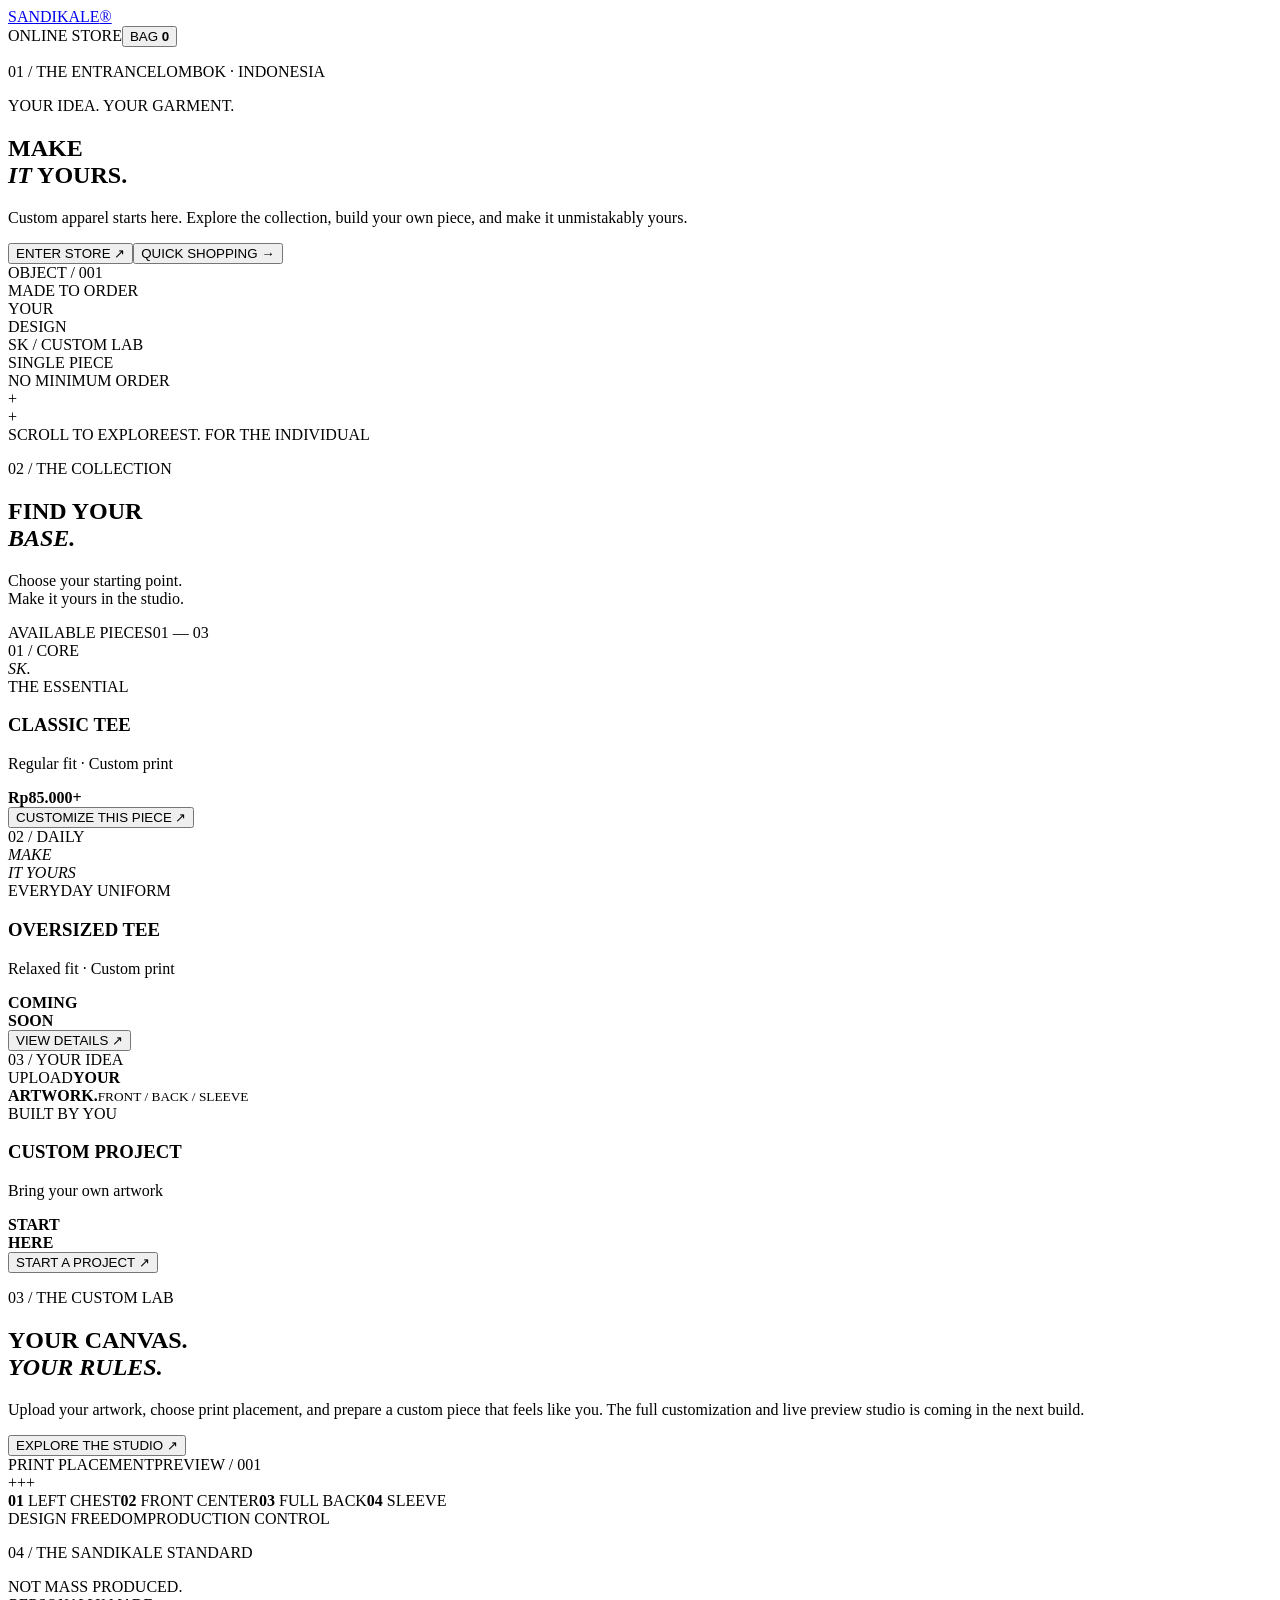
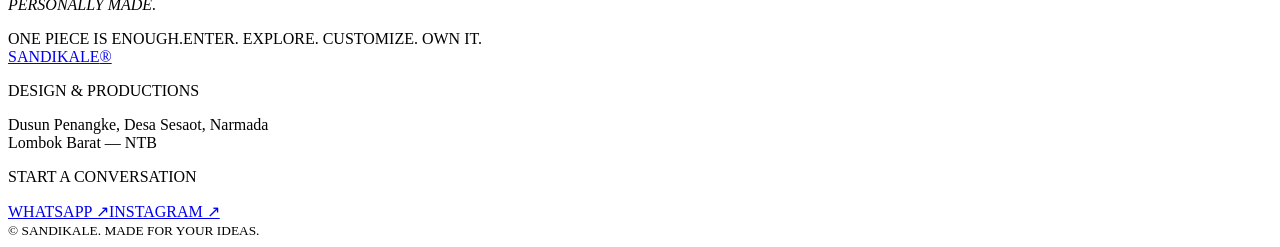
==== index.html @ cb4cb9de "Initialize SANDIKALE STORE MVP: add index.html" ====
<!doctype html>
<html lang="id">
<head>
  <meta charset="utf-8">
  <meta name="viewport" content="width=device-width, initial-scale=1, viewport-fit=cover">
  <meta name="theme-color" content="#111111">
  <meta name="description" content="SANDIKALE STORE — Enter. Explore. Customize. Own It. Custom apparel, made personal.">
  <title>SANDIKALE STORE — Enter. Explore. Customize.</title>
  <link rel="preconnect" href="https://fonts.googleapis.com">
  <link rel="preconnect" href="https://fonts.gstatic.com" crossorigin>
  <link href="https://fonts.googleapis.com/css2?family=Barlow+Condensed:wght@500;600;700;800;900&family=DM+Sans:wght@400;500;600;700&display=swap" rel="stylesheet">
  <link rel="stylesheet" href="styles.css">
</head>
<body>
  <div class="noise" aria-hidden="true"></div>
  <header class="topbar">
    <a class="wordmark" href="#" aria-label="SANDIKALE STORE home">SANDIKALE<span>®</span></a>
    <div class="topbar-right"><span class="live-dot"></span><span>ONLINE STORE</span><button class="bag" id="bagButton" aria-label="Buka keranjang">BAG <b id="bagCount">0</b></button></div>
  </header>

  <main>
    <section class="hero" id="entrance">
      <div class="hero-grid"></div>
      <div class="hero-copy">
        <p class="eyebrow"><span>01 / THE ENTRANCE</span><span>LOMBOK · INDONESIA</span></p>
        <p class="hero-kicker">YOUR IDEA. YOUR GARMENT.</p>
        <h1>MAKE<br><em>IT</em> YOURS<span class="red-dot">.</span></h1>
        <p class="hero-desc">Custom apparel starts here. Explore the collection, build your own piece, and make it unmistakably yours.</p>
        <div class="hero-actions"><button class="btn btn-light" id="enterButton">ENTER STORE <span>↗</span></button><button class="text-button" id="quickButton">QUICK SHOPPING <span>→</span></button></div>
      </div>
      <div class="hero-art" aria-label="Visual kaos custom SANDIKALE">
        <div class="art-label label-top">OBJECT / 001<br>MADE TO ORDER</div>
        <div class="shirt-shadow"></div>
        <div class="shirt">
          <div class="shirt-neck"></div><div class="shirt-print">YOUR<br><span>DESIGN</span></div><div class="shirt-tag">SK / CUSTOM LAB</div>
        </div>
        <div class="art-label label-bottom">SINGLE PIECE<br>NO MINIMUM ORDER</div>
        <div class="crosshair crosshair-a">+</div><div class="crosshair crosshair-b">+</div>
      </div>
      <div class="hero-foot"><span>SCROLL TO EXPLORE</span><span class="scroll-line"></span><span>EST. FOR THE INDIVIDUAL</span></div>
    </section>

    <section class="catalog section-pad" id="catalog">
      <div class="section-head"><div><p class="eyebrow">02 / THE COLLECTION</p><h2>FIND YOUR<br><em>BASE.</em></h2></div><p class="section-note">Choose your starting point.<br>Make it yours in the studio.</p></div>
      <div class="filter-row"><span>AVAILABLE PIECES</span><span>01 — 03</span></div>
      <div class="product-grid">
        <article class="product-card">
          <div class="product-visual visual-black"><span class="product-index">01 / CORE</span><div class="mini-shirt black-shirt"><i>SK.</i></div><span class="visual-caption">THE ESSENTIAL</span></div>
          <div class="product-meta"><div><h3>CLASSIC TEE</h3><p>Regular fit · Custom print</p></div><strong>Rp85.000<span>+</span></strong></div>
          <button class="product-action" data-product="Classic Tee">CUSTOMIZE THIS PIECE <span>↗</span></button>
        </article>
        <article class="product-card">
          <div class="product-visual visual-grey"><span class="product-index">02 / DAILY</span><div class="mini-shirt grey-shirt"><i>MAKE<br>IT YOURS</i></div><span class="visual-caption">EVERYDAY UNIFORM</span></div>
          <div class="product-meta"><div><h3>OVERSIZED TEE</h3><p>Relaxed fit · Custom print</p></div><strong>COMING<br>SOON</strong></div>
          <button class="product-action" data-product="Oversized Tee">VIEW DETAILS <span>↗</span></button>
        </article>
        <article class="product-card">
          <div class="product-visual visual-red"><span class="product-index">03 / YOUR IDEA</span><div class="design-card"><span>UPLOAD</span><b>YOUR<br>ARTWORK.</b><small>FRONT / BACK / SLEEVE</small></div><span class="visual-caption">BUILT BY YOU</span></div>
          <div class="product-meta"><div><h3>CUSTOM PROJECT</h3><p>Bring your own artwork</p></div><strong>START<br>HERE</strong></div>
          <button class="product-action" data-product="Custom Project">START A PROJECT <span>↗</span></button>
        </article>
      </div>
    </section>

    <section class="studio section-pad" id="studio">
      <div class="studio-copy"><p class="eyebrow">03 / THE CUSTOM LAB</p><h2>YOUR CANVAS.<br><em>YOUR RULES.</em></h2><p>Upload your artwork, choose print placement, and prepare a custom piece that feels like you. The full customization and live preview studio is coming in the next build.</p><button class="btn btn-red" id="studioButton">EXPLORE THE STUDIO <span>↗</span></button></div>
      <div class="studio-spec"><div class="spec-top"><span>PRINT PLACEMENT</span><span>PREVIEW / 001</span></div><div class="placement"><div class="placement-shirt"><span class="mark chest">+</span><span class="mark back">+</span><span class="mark sleeve">+</span></div><div class="placement-list"><span><b>01</b> LEFT CHEST</span><span><b>02</b> FRONT CENTER</span><span><b>03</b> FULL BACK</span><span><b>04</b> SLEEVE</span></div></div><div class="spec-bottom"><span>DESIGN FREEDOM</span><span>PRODUCTION CONTROL</span></div></div>
    </section>

    <section class="manifesto section-pad"><p class="eyebrow">04 / THE SANDIKALE STANDARD</p><p class="manifesto-line">NOT MASS PRODUCED.<br><em>PERSONALLY MADE.</em></p><div class="manifesto-bottom"><span>ONE PIECE IS ENOUGH.</span><span>ENTER. EXPLORE. CUSTOMIZE. OWN IT.</span></div></section>
  </main>

  <footer class="footer"><a class="wordmark" href="#">SANDIKALE<span>®</span></a><div><p>DESIGN & PRODUCTIONS</p><p>Dusun Penangke, Desa Sesaot, Narmada<br>Lombok Barat — NTB</p></div><div><p>START A CONVERSATION</p><a href="https://wa.me/6282266412844" target="_blank" rel="noopener">WHATSAPP ↗</a><a href="https://instagram.com/_sandikale" target="_blank" rel="noopener">INSTAGRAM ↗</a></div><small>© <span id="year"></span> SANDIKALE. MADE FOR YOUR IDEAS.</small></footer>

  <div class="toast" id="toast" role="status" aria-live="polite"></div>
  <script src="app.js"></script>
</body>
</html>
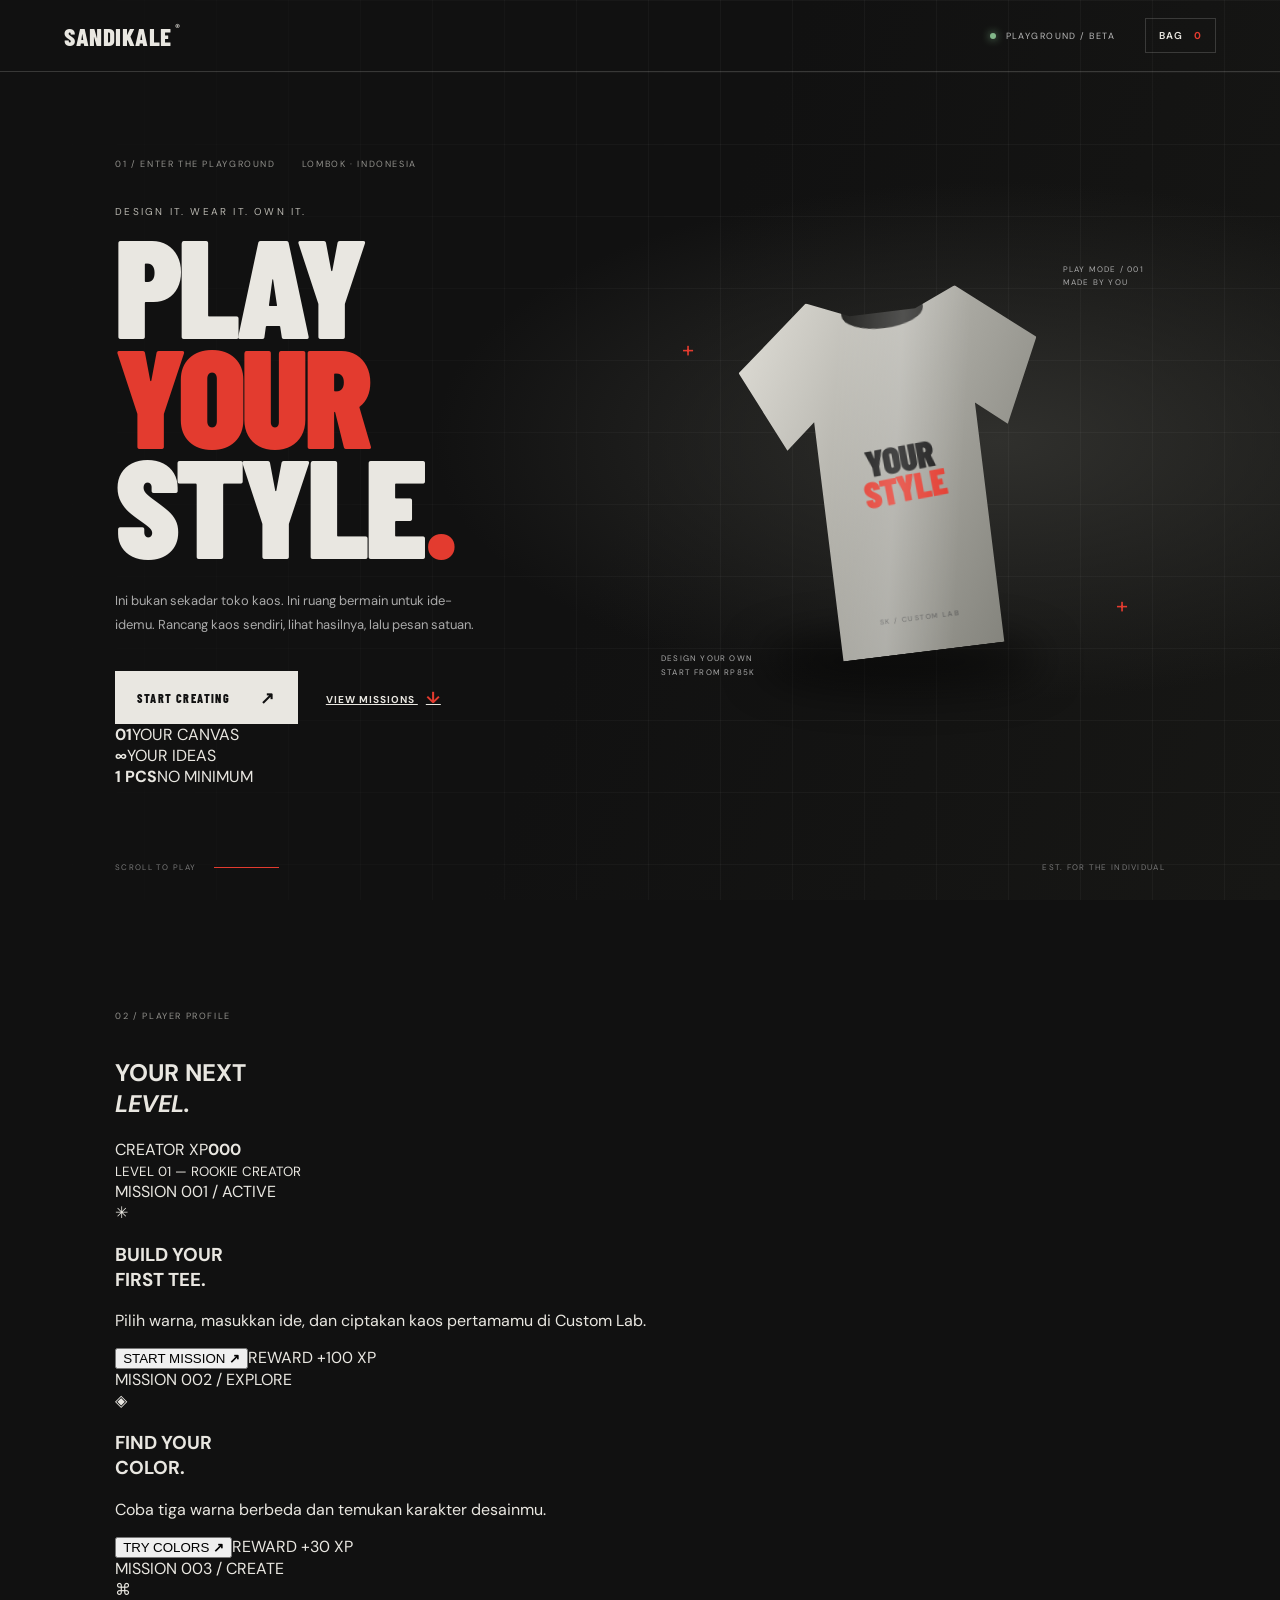
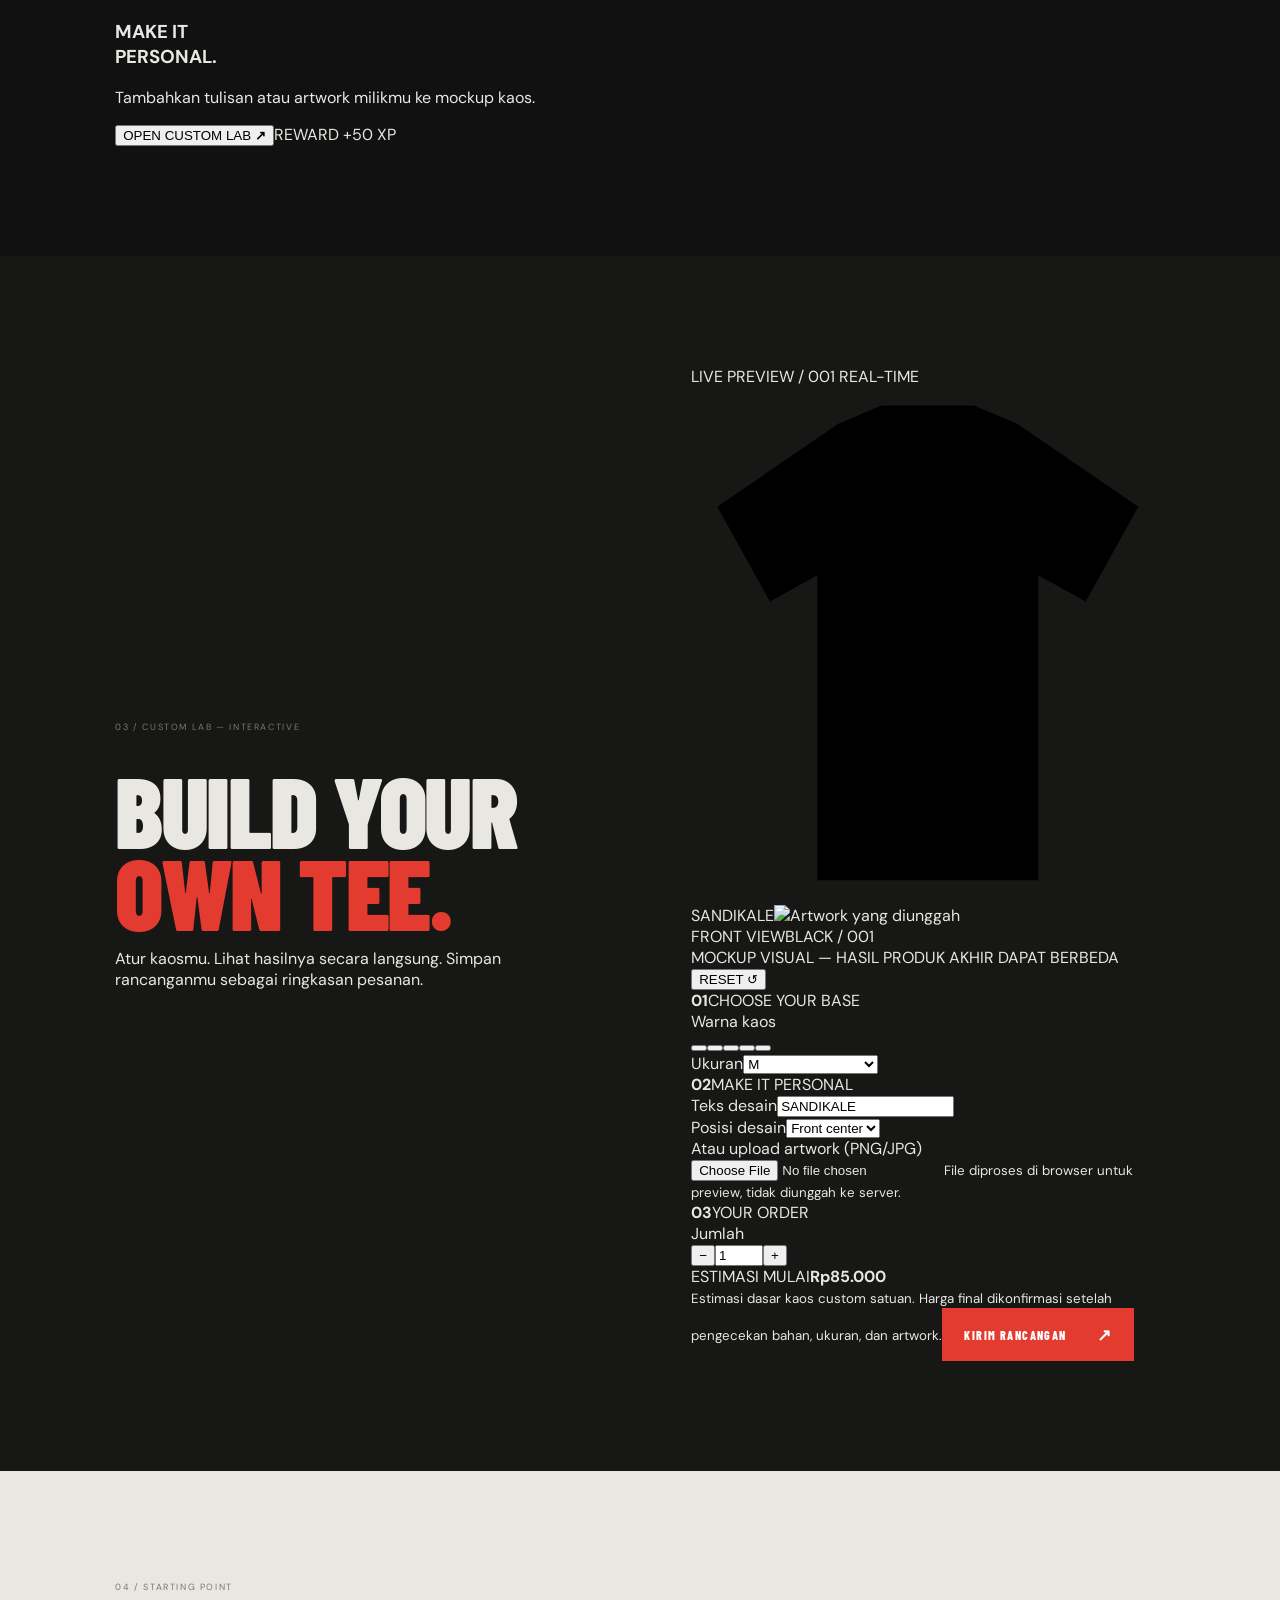
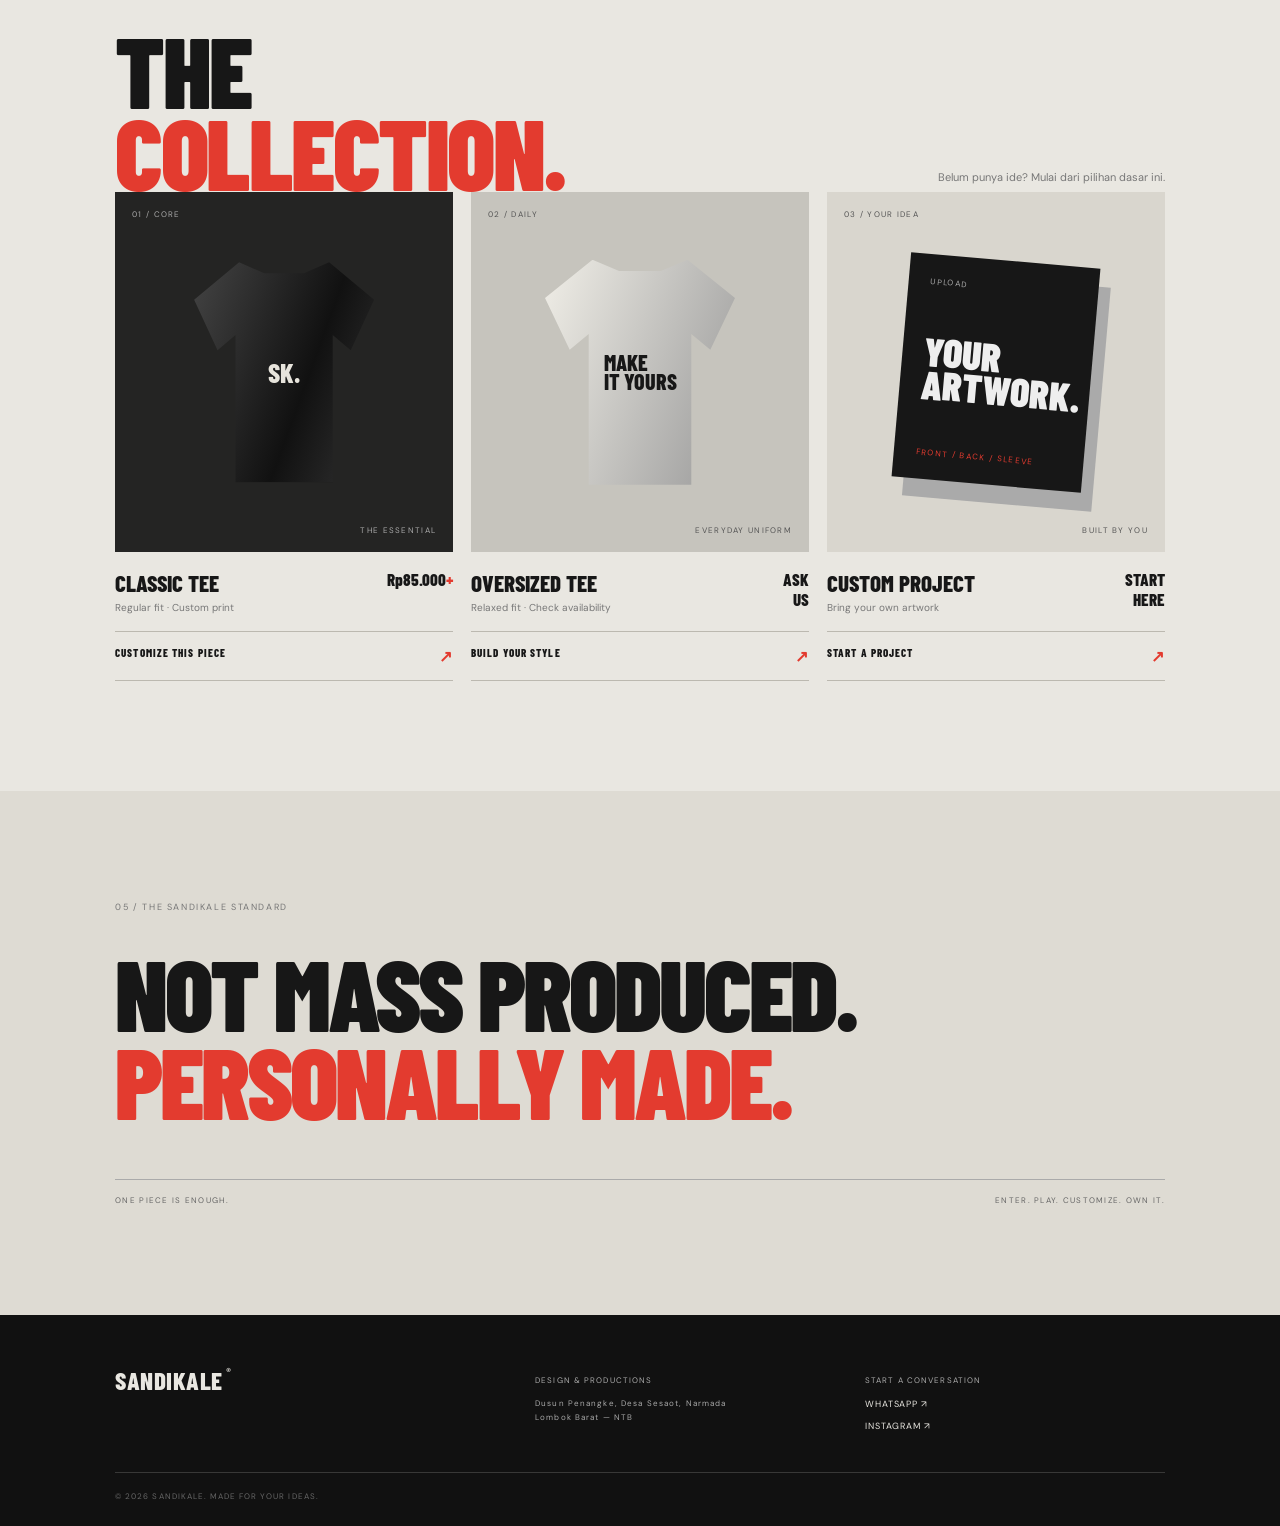
==== commit 5ea45dfe: "Build SANDIKALE Playground interactive customizer interface" ====
--- a/index.html
+++ b/index.html
@@ -1,78 +1,77 @@
 <!doctype html>
 <html lang="id">
 <head>
-  <meta charset="utf-8">
-  <meta name="viewport" content="width=device-width, initial-scale=1, viewport-fit=cover">
-  <meta name="theme-color" content="#111111">
-  <meta name="description" content="SANDIKALE STORE — Enter. Explore. Customize. Own It. Custom apparel, made personal.">
-  <title>SANDIKALE STORE — Enter. Explore. Customize.</title>
-  <link rel="preconnect" href="https://fonts.googleapis.com">
-  <link rel="preconnect" href="https://fonts.gstatic.com" crossorigin>
-  <link href="https://fonts.googleapis.com/css2?family=Barlow+Condensed:wght@500;600;700;800;900&family=DM+Sans:wght@400;500;600;700&display=swap" rel="stylesheet">
-  <link rel="stylesheet" href="styles.css">
+<meta charset="utf-8"><meta name="viewport" content="width=device-width,initial-scale=1,viewport-fit=cover">
+<meta name="theme-color" content="#111111"><meta name="description" content="SANDIKALE PLAYGROUND — rancang kaos custom milikmu.">
+<title>SANDIKALE STORE — PLAYGROUND</title>
+<link rel="preconnect" href="https://fonts.googleapis.com"><link rel="preconnect" href="https://fonts.gstatic.com" crossorigin>
+<link href="https://fonts.googleapis.com/css2?family=Barlow+Condensed:wght@500;600;700;800;900&family=DM+Sans:wght@400;500;600;700&display=swap" rel="stylesheet">
+<link rel="stylesheet" href="styles.css">
 </head>
 <body>
-  <div class="noise" aria-hidden="true"></div>
-  <header class="topbar">
-    <a class="wordmark" href="#" aria-label="SANDIKALE STORE home">SANDIKALE<span>®</span></a>
-    <div class="topbar-right"><span class="live-dot"></span><span>ONLINE STORE</span><button class="bag" id="bagButton" aria-label="Buka keranjang">BAG <b id="bagCount">0</b></button></div>
-  </header>
+<header class="topbar">
+<a class="wordmark" href="#entrance">SANDIKALE<span>®</span></a>
+<div class="topbar-right"><span class="live-dot"></span><span>PLAYGROUND / BETA</span><button class="bag" id="bagButton">BAG <b id="bagCount">0</b></button></div>
+</header>
+<main>
+<section class="hero" id="entrance">
+<div class="hero-grid"></div>
+<div class="hero-copy">
+<p class="eyebrow"><span>01 / ENTER THE PLAYGROUND</span><span>LOMBOK · INDONESIA</span></p>
+<p class="hero-kicker">DESIGN IT. WEAR IT. OWN IT.</p>
+<h1>PLAY<br><em>YOUR</em> STYLE<span class="red-dot">.</span></h1>
+<p class="hero-desc">Ini bukan sekadar toko kaos. Ini ruang bermain untuk ide-idemu. Rancang kaos sendiri, lihat hasilnya, lalu pesan satuan.</p>
+<div class="hero-actions"><button class="btn btn-light" id="enterButton">START CREATING <span>↗</span></button><a class="text-button" href="#missions">VIEW MISSIONS <span>↓</span></a></div>
+<div class="hero-stats"><div><b>01</b><span>YOUR CANVAS</span></div><div><b>∞</b><span>YOUR IDEAS</span></div><div><b>1 PCS</b><span>NO MINIMUM</span></div></div>
+</div>
+<div class="hero-art" aria-label="Mockup kaos custom SANDIKALE"><div class="art-label label-top">PLAY MODE / 001<br>MADE BY YOU</div><div class="shirt-shadow"></div><div class="shirt"><div class="shirt-neck"></div><div class="shirt-print">YOUR<br><span>STYLE</span></div><div class="shirt-tag">SK / CUSTOM LAB</div></div><div class="art-label label-bottom">DESIGN YOUR OWN<br>START FROM RP85K</div><div class="crosshair crosshair-a">+</div><div class="crosshair crosshair-b">+</div></div>
+<div class="hero-foot"><span>SCROLL TO PLAY</span><span class="scroll-line"></span><span>EST. FOR THE INDIVIDUAL</span></div>
+</section>
 
-  <main>
-    <section class="hero" id="entrance">
-      <div class="hero-grid"></div>
-      <div class="hero-copy">
-        <p class="eyebrow"><span>01 / THE ENTRANCE</span><span>LOMBOK · INDONESIA</span></p>
-        <p class="hero-kicker">YOUR IDEA. YOUR GARMENT.</p>
-        <h1>MAKE<br><em>IT</em> YOURS<span class="red-dot">.</span></h1>
-        <p class="hero-desc">Custom apparel starts here. Explore the collection, build your own piece, and make it unmistakably yours.</p>
-        <div class="hero-actions"><button class="btn btn-light" id="enterButton">ENTER STORE <span>↗</span></button><button class="text-button" id="quickButton">QUICK SHOPPING <span>→</span></button></div>
-      </div>
-      <div class="hero-art" aria-label="Visual kaos custom SANDIKALE">
-        <div class="art-label label-top">OBJECT / 001<br>MADE TO ORDER</div>
-        <div class="shirt-shadow"></div>
-        <div class="shirt">
-          <div class="shirt-neck"></div><div class="shirt-print">YOUR<br><span>DESIGN</span></div><div class="shirt-tag">SK / CUSTOM LAB</div>
-        </div>
-        <div class="art-label label-bottom">SINGLE PIECE<br>NO MINIMUM ORDER</div>
-        <div class="crosshair crosshair-a">+</div><div class="crosshair crosshair-b">+</div>
-      </div>
-      <div class="hero-foot"><span>SCROLL TO EXPLORE</span><span class="scroll-line"></span><span>EST. FOR THE INDIVIDUAL</span></div>
-    </section>
+<section class="missions section-pad" id="missions">
+<div class="mission-top"><div><p class="eyebrow">02 / PLAYER PROFILE</p><h2>YOUR NEXT<br><em>LEVEL.</em></h2></div><div class="xp-panel"><span class="xp-label">CREATOR XP</span><strong id="xpValue">000</strong><div class="xp-track"><i id="xpBar"></i></div><small id="levelLabel">LEVEL 01 — ROOKIE CREATOR</small></div></div>
+<div class="mission-grid">
+<article class="mission-card mission-feature"><span class="mission-no">MISSION 001 / ACTIVE</span><div class="mission-icon">✳</div><h3>BUILD YOUR<br>FIRST TEE.</h3><p>Pilih warna, masukkan ide, dan ciptakan kaos pertamamu di Custom Lab.</p><button class="mission-link" data-scroll="#studio">START MISSION <b>↗</b></button><span class="mission-reward">REWARD +100 XP</span></article>
+<article class="mission-card"><span class="mission-no">MISSION 002 / EXPLORE</span><div class="mission-icon">◈</div><h3>FIND YOUR<br>COLOR.</h3><p>Coba tiga warna berbeda dan temukan karakter desainmu.</p><button class="mission-link" id="colorMission">TRY COLORS <b>↗</b></button><span class="mission-reward">REWARD +30 XP</span></article>
+<article class="mission-card"><span class="mission-no">MISSION 003 / CREATE</span><div class="mission-icon">⌘</div><h3>MAKE IT<br>PERSONAL.</h3><p>Tambahkan tulisan atau artwork milikmu ke mockup kaos.</p><button class="mission-link" data-scroll="#studio">OPEN CUSTOM LAB <b>↗</b></button><span class="mission-reward">REWARD +50 XP</span></article>
+</div>
+</section>
 
-    <section class="catalog section-pad" id="catalog">
-      <div class="section-head"><div><p class="eyebrow">02 / THE COLLECTION</p><h2>FIND YOUR<br><em>BASE.</em></h2></div><p class="section-note">Choose your starting point.<br>Make it yours in the studio.</p></div>
-      <div class="filter-row"><span>AVAILABLE PIECES</span><span>01 — 03</span></div>
-      <div class="product-grid">
-        <article class="product-card">
-          <div class="product-visual visual-black"><span class="product-index">01 / CORE</span><div class="mini-shirt black-shirt"><i>SK.</i></div><span class="visual-caption">THE ESSENTIAL</span></div>
-          <div class="product-meta"><div><h3>CLASSIC TEE</h3><p>Regular fit · Custom print</p></div><strong>Rp85.000<span>+</span></strong></div>
-          <button class="product-action" data-product="Classic Tee">CUSTOMIZE THIS PIECE <span>↗</span></button>
-        </article>
-        <article class="product-card">
-          <div class="product-visual visual-grey"><span class="product-index">02 / DAILY</span><div class="mini-shirt grey-shirt"><i>MAKE<br>IT YOURS</i></div><span class="visual-caption">EVERYDAY UNIFORM</span></div>
-          <div class="product-meta"><div><h3>OVERSIZED TEE</h3><p>Relaxed fit · Custom print</p></div><strong>COMING<br>SOON</strong></div>
-          <button class="product-action" data-product="Oversized Tee">VIEW DETAILS <span>↗</span></button>
-        </article>
-        <article class="product-card">
-          <div class="product-visual visual-red"><span class="product-index">03 / YOUR IDEA</span><div class="design-card"><span>UPLOAD</span><b>YOUR<br>ARTWORK.</b><small>FRONT / BACK / SLEEVE</small></div><span class="visual-caption">BUILT BY YOU</span></div>
-          <div class="product-meta"><div><h3>CUSTOM PROJECT</h3><p>Bring your own artwork</p></div><strong>START<br>HERE</strong></div>
-          <button class="product-action" data-product="Custom Project">START A PROJECT <span>↗</span></button>
-        </article>
-      </div>
-    </section>
+<section class="studio section-pad" id="studio">
+<div class="studio-heading"><div><p class="eyebrow">03 / CUSTOM LAB — INTERACTIVE</p><h2>BUILD YOUR<br><em>OWN TEE.</em></h2></div><p class="studio-intro">Atur kaosmu. Lihat hasilnya secara langsung. Simpan rancanganmu sebagai ringkasan pesanan.</p></div>
+<div class="customizer">
+<div class="preview-panel">
+<div class="preview-top"><span>LIVE PREVIEW / 001</span><span class="preview-live"><i></i> REAL-TIME</span></div>
+<div class="preview-stage" id="previewStage">
+<div class="preview-shirt" id="previewShirt">
+<svg class="shirt-svg" viewBox="0 0 360 390" role="img" aria-label="Mockup kaos"><path id="shirtShape" d="M112 28 145 14 Q180 34 215 14 L248 28 340 91 300 163 264 143 264 375 96 375 96 143 60 163 20 91Z"/><path class="shirt-collar" d="M145 14 Q180 62 215 14"/></svg>
+<div class="artwork-layer" id="artworkLayer"><span id="designText">SANDIKALE</span><img id="uploadedArt" alt="Artwork yang diunggah"></div>
+</div>
+<div class="preview-caption"><span>FRONT VIEW</span><span id="previewColorName">BLACK / 001</span></div>
+</div>
+<div class="preview-bottom"><span>MOCKUP VISUAL — HASIL PRODUK AKHIR DAPAT BERBEDA</span><button id="resetButton" class="reset-button">RESET ↺</button></div>
+</div>
+<div class="controls-panel">
+<div class="control-block"><div class="control-title"><b>01</b><span>CHOOSE YOUR BASE</span></div><label class="field-label" for="shirtColor">Warna kaos</label><div class="swatches" id="colorSwatches">
+<button class="swatch active" data-color="#242424" data-name="BLACK" aria-label="Hitam" style="--swatch:#242424"></button><button class="swatch" data-color="#e8e5dc" data-name="BONE" aria-label="Bone" style="--swatch:#e8e5dc"></button><button class="swatch" data-color="#777b80" data-name="GREY" aria-label="Abu-abu" style="--swatch:#777b80"></button><button class="swatch" data-color="#a8322c" data-name="RED" aria-label="Merah" style="--swatch:#a8322c"></button><button class="swatch" data-color="#263c35" data-name="FOREST" aria-label="Hijau" style="--swatch:#263c35"></button>
+</div><label class="field-label" for="sizeSelect">Ukuran</label><select id="sizeSelect"><option value="S">S</option><option value="M" selected>M</option><option value="L">L</option><option value="XL">XL</option><option value="XXL">XXL (+Rp10.000)</option><option value="XXXL">XXXL (+Rp10.000)</option></select></div>
+<div class="control-block"><div class="control-title"><b>02</b><span>MAKE IT PERSONAL</span></div><label class="field-label" for="designInput">Teks desain</label><input id="designInput" maxlength="22" value="SANDIKALE" placeholder="Tulis ide kamu..."><div class="field-row"><label class="field-label" for="placementSelect">Posisi desain</label><select id="placementSelect"><option value="center">Front center</option><option value="chest">Left chest</option><option value="lower">Lower front</option></select></div><label class="field-label" for="artUpload">Atau upload artwork (PNG/JPG)</label><input id="artUpload" type="file" accept="image/png,image/jpeg,image/webp"><small class="field-hint">File diproses di browser untuk preview, tidak diunggah ke server.</small></div>
+<div class="control-block"><div class="control-title"><b>03</b><span>YOUR ORDER</span></div><div class="field-row"><label class="field-label" for="quantity">Jumlah</label><div class="quantity"><button type="button" id="qtyMinus" aria-label="Kurangi">−</button><input id="quantity" type="number" min="1" max="20" value="1"><button type="button" id="qtyPlus" aria-label="Tambah">+</button></div></div><div class="price-line"><span>ESTIMASI MULAI</span><strong id="priceValue">Rp85.000</strong></div><small class="field-hint">Estimasi dasar kaos custom satuan. Harga final dikonfirmasi setelah pengecekan bahan, ukuran, dan artwork.</small><button class="btn btn-red order-button" id="orderButton">KIRIM RANCANGAN <span>↗</span></button></div>
+</div>
+</div>
+</section>
 
-    <section class="studio section-pad" id="studio">
-      <div class="studio-copy"><p class="eyebrow">03 / THE CUSTOM LAB</p><h2>YOUR CANVAS.<br><em>YOUR RULES.</em></h2><p>Upload your artwork, choose print placement, and prepare a custom piece that feels like you. The full customization and live preview studio is coming in the next build.</p><button class="btn btn-red" id="studioButton">EXPLORE THE STUDIO <span>↗</span></button></div>
-      <div class="studio-spec"><div class="spec-top"><span>PRINT PLACEMENT</span><span>PREVIEW / 001</span></div><div class="placement"><div class="placement-shirt"><span class="mark chest">+</span><span class="mark back">+</span><span class="mark sleeve">+</span></div><div class="placement-list"><span><b>01</b> LEFT CHEST</span><span><b>02</b> FRONT CENTER</span><span><b>03</b> FULL BACK</span><span><b>04</b> SLEEVE</span></div></div><div class="spec-bottom"><span>DESIGN FREEDOM</span><span>PRODUCTION CONTROL</span></div></div>
-    </section>
-
-    <section class="manifesto section-pad"><p class="eyebrow">04 / THE SANDIKALE STANDARD</p><p class="manifesto-line">NOT MASS PRODUCED.<br><em>PERSONALLY MADE.</em></p><div class="manifesto-bottom"><span>ONE PIECE IS ENOUGH.</span><span>ENTER. EXPLORE. CUSTOMIZE. OWN IT.</span></div></section>
-  </main>
-
-  <footer class="footer"><a class="wordmark" href="#">SANDIKALE<span>®</span></a><div><p>DESIGN & PRODUCTIONS</p><p>Dusun Penangke, Desa Sesaot, Narmada<br>Lombok Barat — NTB</p></div><div><p>START A CONVERSATION</p><a href="https://wa.me/6282266412844" target="_blank" rel="noopener">WHATSAPP ↗</a><a href="https://instagram.com/_sandikale" target="_blank" rel="noopener">INSTAGRAM ↗</a></div><small>© <span id="year"></span> SANDIKALE. MADE FOR YOUR IDEAS.</small></footer>
-
-  <div class="toast" id="toast" role="status" aria-live="polite"></div>
-  <script src="app.js"></script>
-</body>
-</html>+<section class="catalog section-pad" id="collection">
+<div class="section-head"><div><p class="eyebrow">04 / STARTING POINT</p><h2>THE<br><em>COLLECTION.</em></h2></div><p class="section-note">Belum punya ide? Mulai dari pilihan dasar ini.</p></div>
+<div class="product-grid">
+<article class="product-card"><div class="product-visual visual-black"><span class="product-index">01 / CORE</span><div class="mini-shirt black-shirt"><i>SK.</i></div><span class="visual-caption">THE ESSENTIAL</span></div><div class="product-meta"><div><h3>CLASSIC TEE</h3><p>Regular fit · Custom print</p></div><strong>Rp85.000<span>+</span></strong></div><button class="product-action" data-scroll="#studio">CUSTOMIZE THIS PIECE <span>↗</span></button></article>
+<article class="product-card"><div class="product-visual visual-grey"><span class="product-index">02 / DAILY</span><div class="mini-shirt grey-shirt"><i>MAKE<br>IT YOURS</i></div><span class="visual-caption">EVERYDAY UNIFORM</span></div><div class="product-meta"><div><h3>OVERSIZED TEE</h3><p>Relaxed fit · Check availability</p></div><strong>ASK<br>US</strong></div><button class="product-action" data-scroll="#studio">BUILD YOUR STYLE <span>↗</span></button></article>
+<article class="product-card"><div class="product-visual visual-red"><span class="product-index">03 / YOUR IDEA</span><div class="design-card"><span>UPLOAD</span><b>YOUR<br>ARTWORK.</b><small>FRONT / BACK / SLEEVE</small></div><span class="visual-caption">BUILT BY YOU</span></div><div class="product-meta"><div><h3>CUSTOM PROJECT</h3><p>Bring your own artwork</p></div><strong>START<br>HERE</strong></div><button class="product-action" data-scroll="#studio">START A PROJECT <span>↗</span></button></article>
+</div>
+</section>
+<section class="manifesto section-pad"><p class="eyebrow">05 / THE SANDIKALE STANDARD</p><p class="manifesto-line">NOT MASS PRODUCED.<br><em>PERSONALLY MADE.</em></p><div class="manifesto-bottom"><span>ONE PIECE IS ENOUGH.</span><span>ENTER. PLAY. CUSTOMIZE. OWN IT.</span></div></section>
+</main>
+<footer class="footer"><a class="wordmark" href="#entrance">SANDIKALE<span>®</span></a><div><p>DESIGN & PRODUCTIONS</p><p>Dusun Penangke, Desa Sesaot, Narmada<br>Lombok Barat — NTB</p></div><div><p>START A CONVERSATION</p><a href="https://wa.me/6282266412844" target="_blank" rel="noopener">WHATSAPP ↗</a><a href="https://instagram.com/_sandikale" target="_blank" rel="noopener">INSTAGRAM ↗</a></div><small>© <span id="year"></span> SANDIKALE. MADE FOR YOUR IDEAS.</small></footer>
+<div class="toast" id="toast" role="status" aria-live="polite"></div>
+<script src="app.js"></script>
+</body></html>
--- a/styles.css
+++ b/styles.css
@@ -0,0 +1 @@
+:root{--bg:#111;--panel:#191919;--paper:#e9e7e1;--muted:#92918c;--red:#e33b2f;--line:rgba(233,231,225,.18);--display:'Barlow Condensed',Impact,sans-serif;--body:'DM Sans',Arial,sans-serif}*{box-sizing:border-box}html{scroll-behavior:smooth}body{margin:0;background:var(--bg);color:var(--paper);font-family:var(--body);overflow-x:hidden}.noise{position:fixed;inset:0;pointer-events:none;opacity:.025;z-index:10;background-image:url("data:image/svg+xml,%3Csvg viewBox='0 0 180 180' xmlns='http://www.w3.org/2000/svg'%3E%3Cfilter id='n'%3E%3CfeTurbulence type='fractalNoise' baseFrequency='.9' numOctaves='3' stitchTiles='stitch'/%3E%3C/filter%3E%3Crect width='100%25' height='100%25' filter='url(%23n)' opacity='.5'/%3E%3C/svg%3E")}.topbar{height:72px;padding:0 5vw;display:flex;align-items:center;justify-content:space-between;border-bottom:1px solid var(--line);position:absolute;z-index:3;width:100%}.wordmark{font:800 25px var(--display);letter-spacing:.02em;color:var(--paper);text-decoration:none}.wordmark span{font:500 10px var(--body);vertical-align:top;margin-left:3px}.topbar-right{display:flex;align-items:center;gap:10px;font-size:9px;letter-spacing:.16em;color:#bbb}.live-dot{width:6px;height:6px;border-radius:50%;background:#83b88a;box-shadow:0 0 9px #83b88a}.bag{border:1px solid var(--line);background:transparent;color:var(--paper);padding:10px 13px;margin-left:20px;font:600 10px var(--body);letter-spacing:.1em}.bag b{color:var(--red);margin-left:8px}.hero{min-height:760px;height:100svh;max-height:1000px;position:relative;display:grid;grid-template-columns:1fr 1fr;align-items:center;padding:120px 9vw 75px;overflow:hidden;background:radial-gradient(ellipse at 78% 49%,#30302d 0,transparent 40%),linear-gradient(110deg,#111 50%,#171715)}.hero-grid{position:absolute;inset:0;background-image:linear-gradient(rgba(255,255,255,.035) 1px,transparent 1px),linear-gradient(90deg,rgba(255,255,255,.035) 1px,transparent 1px);background-size:72px 72px;mask-image:linear-gradient(90deg,transparent,#000 55%)}.hero-copy{position:relative;z-index:1;max-width:560px}.eyebrow{font-size:9px;letter-spacing:.18em;color:var(--muted);display:flex;gap:26px;margin:0 0 35px}.hero-kicker{font-size:10px;letter-spacing:.22em;color:#b8b6af;margin:0 0 10px}.hero h1{font:900 clamp(76px,11vw,154px)/.78 var(--display);letter-spacing:-.035em;margin:0 0 32px}.hero h1 em,.section-head h2 em,.studio h2 em,.manifesto-line em{color:var(--red);font-style:normal}.red-dot{color:var(--red)}.hero-desc{font-size:13px;line-height:1.8;color:#aaa;max-width:370px}.hero-actions{display:flex;align-items:center;gap:28px;margin-top:35px}.btn{border:0;padding:16px 22px;font:800 12px var(--display);letter-spacing:.12em;cursor:pointer;display:inline-flex;gap:30px;align-items:center}.btn-light{background:var(--paper);color:#111}.btn span{font-size:17px}.text-button{background:none;border:0;color:var(--paper);font:700 10px var(--body);letter-spacing:.1em;cursor:pointer}.text-button span{color:var(--red);font-size:16px;margin-left:8px}.hero-art{height:490px;position:relative;display:flex;align-items:center;justify-content:center}.shirt{width:300px;height:360px;background:linear-gradient(120deg,#e1dfd8,#aaa9a2 48%,#777770);clip-path:polygon(25% 0,39% 5%,61% 5%,75% 0,100% 17%,87% 40%,77% 33%,77% 100%,23% 100%,23% 33%,13% 40%,0 17%);position:relative;filter:drop-shadow(20px 24px 20px #0008);transform:rotate(-7deg);display:flex;justify-content:center;align-items:center}.shirt:after{content:'';position:absolute;inset:0;background:linear-gradient(100deg,transparent 30%,#fff3 48%,transparent 67%);mix-blend-mode:screen}.shirt-neck{position:absolute;top:0;width:82px;height:34px;border-radius:0 0 50% 50%;background:#262624}.shirt-print{font:900 37px/.8 var(--display);color:#171717;text-align:center;letter-spacing:-.03em;transform:rotate(-4deg)}.shirt-print span{color:var(--red)}.shirt-tag{position:absolute;bottom:30px;font-size:7px;letter-spacing:.2em;color:#555}.shirt-shadow{position:absolute;width:280px;height:50px;border-radius:50%;background:#0009;filter:blur(22px);bottom:32px}.art-label{position:absolute;font-size:8px;line-height:1.7;letter-spacing:.15em;color:#aaa}.label-top{top:35px;right:4%}.label-bottom{bottom:38px;left:4%}.crosshair{position:absolute;color:var(--red);font-size:22px}.crosshair-a{top:22%;left:8%}.crosshair-b{bottom:20%;right:7%}.hero-foot{position:absolute;bottom:28px;left:9vw;right:9vw;display:flex;align-items:center;gap:18px;font-size:8px;letter-spacing:.16em;color:#777}.scroll-line{height:1px;width:65px;background:var(--red)}.hero-foot span:last-child{margin-left:auto}.section-pad{padding:110px 9vw}.catalog{background:var(--paper);color:#171717}.section-head{display:flex;justify-content:space-between;align-items:end}.section-head .eyebrow,.studio .eyebrow,.manifesto .eyebrow{color:#777}.section-head h2,.studio h2{font:900 clamp(56px,8vw,100px)/.82 var(--display);letter-spacing:-.025em;margin:0}.section-head h2 em{color:var(--red)}.section-note{font-size:11px;line-height:1.8;color:#777;margin:0 0 5px}.filter-row{border-top:1px solid #c9c6bd;border-bottom:1px solid #c9c6bd;margin:48px 0 22px;padding:13px 0;display:flex;justify-content:space-between;font-size:9px;letter-spacing:.14em;color:#777}.product-grid{display:grid;grid-template-columns:repeat(3,1fr);gap:18px}.product-visual{height:360px;position:relative;display:flex;align-items:center;justify-content:center;overflow:hidden}.visual-black{background:#242423}.visual-grey{background:#c6c4bd}.visual-red{background:#d9d6ce}.product-index,.visual-caption{position:absolute;font-size:8px;letter-spacing:.16em;color:#aaa}.product-index{top:17px;left:17px}.visual-caption{bottom:17px;right:17px}.visual-grey .product-index,.visual-grey .visual-caption,.visual-red .product-index,.visual-red .visual-caption{color:#555}.mini-shirt{width:180px;height:220px;clip-path:polygon(25% 0,39% 5%,61% 5%,75% 0,100% 17%,87% 40%,77% 33%,77% 100%,23% 100%,23% 33%,13% 40%,0 17%);display:flex;align-items:center;justify-content:center;box-shadow:0 25px 30px #0003}.black-shirt{background:linear-gradient(110deg,#444,#111 60%,#333);color:#e7e4dc}.grey-shirt{background:linear-gradient(110deg,#f0eee7,#999);color:#171717;width:190px;height:225px}.mini-shirt i{font:800 27px var(--display);font-style:normal}.grey-shirt i{font-size:22px;line-height:.9}.product-meta{display:flex;justify-content:space-between;align-items:start;padding:17px 0 13px}.product-meta h3{font:800 23px var(--display);margin:0}.product-meta p{font-size:10px;color:#777;margin:4px 0}.product-meta strong{font:800 17px var(--display);text-align:right}.product-meta strong span{color:var(--red)}.product-action{width:100%;border:0;border-top:1px solid #bcb9b0;border-bottom:1px solid #bcb9b0;padding:14px 0;background:none;text-align:left;display:flex;justify-content:space-between;font:800 11px var(--display);letter-spacing:.1em;cursor:pointer;color:#171717}.product-action span{color:var(--red);font-size:16px}.design-card{width:190px;height:225px;background:#171717;color:#eee;padding:22px;display:flex;flex-direction:column;justify-content:space-between;transform:rotate(5deg);box-shadow:12px 18px 0 #aaa}.design-card span,.design-card small{font-size:8px;letter-spacing:.17em;color:#aaa}.design-card b{font:900 40px/.82 var(--display)}.design-card small{color:var(--red)}.studio{display:grid;grid-template-columns:1fr 1fr;gap:8vw;align-items:center;background:#171716}.studio-copy>p:not(.eyebrow){font-size:12px;line-height:1.9;color:#aaa;max-width:420px;margin:30px 0}.btn-red{background:var(--red);color:white}.studio-spec{border:1px solid #555;padding:18px}.spec-top,.spec-bottom{display:flex;justify-content:space-between;font-size:8px;letter-spacing:.14em;color:#999}.placement{min-height:300px;display:flex;align-items:center;justify-content:space-around;gap:20px}.placement-shirt{width:160px;height:200px;background:#c5c3bb;clip-path:polygon(25% 0,39% 5%,61% 5%,75% 0,100% 17%,87% 40%,77% 33%,77% 100%,23% 100%,23% 33%,13% 40%,0 17%);position:relative}.mark{position:absolute;color:var(--red);font-size:23px;font-weight:bold}.chest{top:35%;left:32%}.back{top:58%;left:48%}.sleeve{top:20%;right:7%}.placement-list{display:grid;gap:15px;font-size:8px;letter-spacing:.1em;color:#bbb}.placement-list b{color:var(--red);margin-right:8px}.spec-bottom{border-top:1px solid #444;padding-top:14px}.manifesto{background:#dedbd3;color:#171717}.manifesto-line{font:900 clamp(45px,8vw,100px)/.88 var(--display);letter-spacing:-.03em;margin:0}.manifesto-line em{color:var(--red)}.manifesto-bottom{border-top:1px solid #aaa;margin-top:55px;padding-top:15px;display:flex;justify-content:space-between;font-size:8px;letter-spacing:.16em;color:#666}.footer{padding:50px 9vw 25px;display:grid;grid-template-columns:1.3fr 1fr 1fr;gap:30px;color:#aaa}.footer>div p{font-size:8px;letter-spacing:.14em;line-height:1.8}.footer>div a{display:block;color:var(--paper);font-size:9px;letter-spacing:.1em;margin:10px 0;text-decoration:none}.footer small{grid-column:1/-1;border-top:1px solid var(--line);padding-top:18px;font-size:8px;letter-spacing:.13em;color:#666}.toast{position:fixed;bottom:25px;left:50%;transform:translate(-50%,20px);background:var(--paper);color:#111;padding:13px 18px;font-size:11px;z-index:20;opacity:0;pointer-events:none;transition:.25s}.toast.show{opacity:1;transform:translate(-50%,0)}button:focus-visible,a:focus-visible{outline:2px solid var(--red);outline-offset:4px}@media(max-width:760px){.topbar{height:62px;padding:0 6vw}.wordmark{font-size:22px}.topbar-right{font-size:8px}.bag{margin-left:8px;padding:9px}.hero{height:auto;min-height:850px;max-height:none;grid-template-columns:1fr;padding:120px 7vw 75px;align-content:start}.hero h1{font-size:clamp(82px,20vw,132px)}.hero-copy{margin-top:12px}.hero-desc{max-width:310px}.hero-art{height:380px;margin-top:15px}.shirt{width:245px;height:300px}.shirt-print{font-size:31px}.label-top{right:1%;top:12px}.label-bottom{left:0;bottom:15px}.hero-foot{left:7vw;right:7vw;font-size:7px}.section-pad{padding:75px 7vw}.section-head{align-items:start;gap:20px;flex-direction:column}.section-head h2,.studio h2{font-size:75px}.section-note{margin:0}.product-grid{grid-template-columns:1fr;gap:35px}.product-visual{height:390px}.product-meta h3{font-size:25px}.studio{grid-template-columns:1fr;gap:45px}.placement{min-height:260px}.placement-shirt{width:135px;height:175px}.manifesto-line{font-size:clamp(48px,12vw,78px)}.manifesto-bottom{gap:15px;line-height:1.7}.footer{padding:45px 7vw 22px;grid-template-columns:1fr 1fr}.footer>.wordmark{grid-column:1/-1}.footer small{grid-column:1/-1}}@media(prefers-reduced-motion:reduce){html{scroll-behavior:auto}*,*:before,*:after{transition:none!important;animation:none!important}}
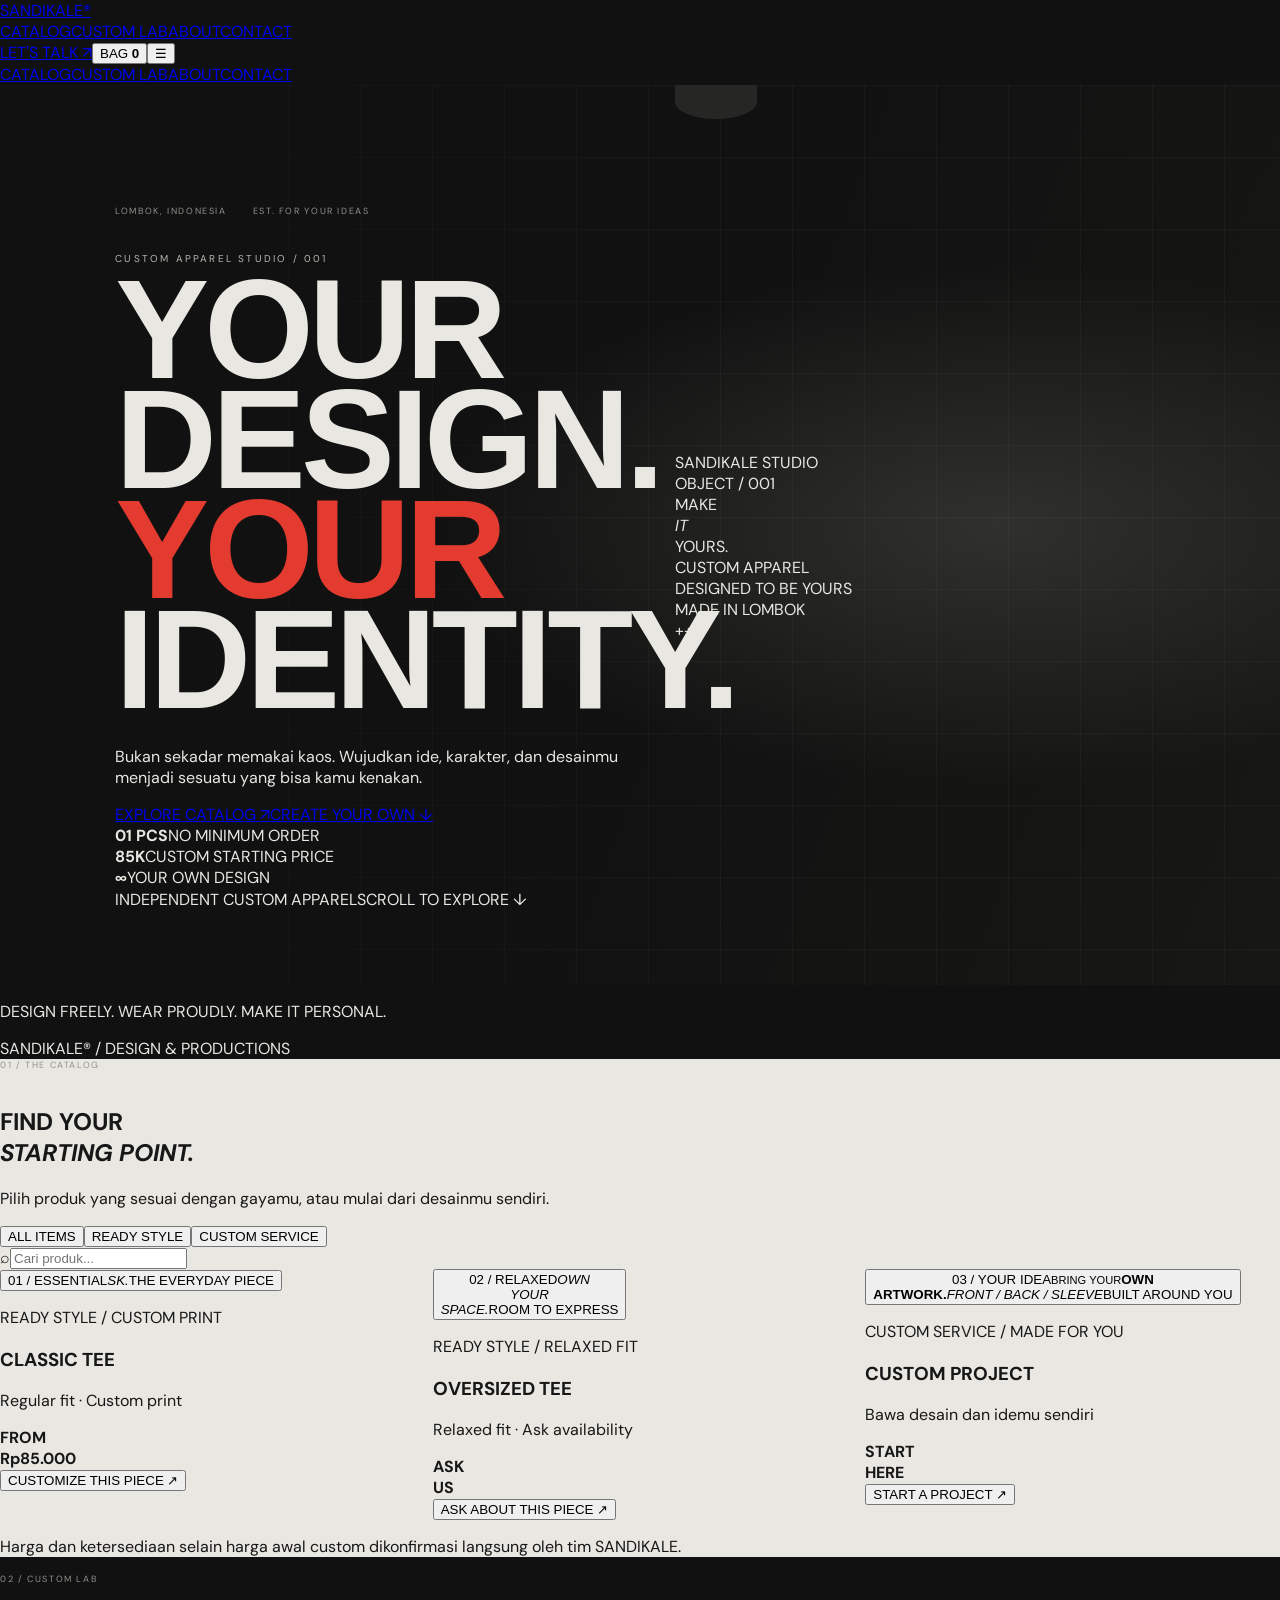
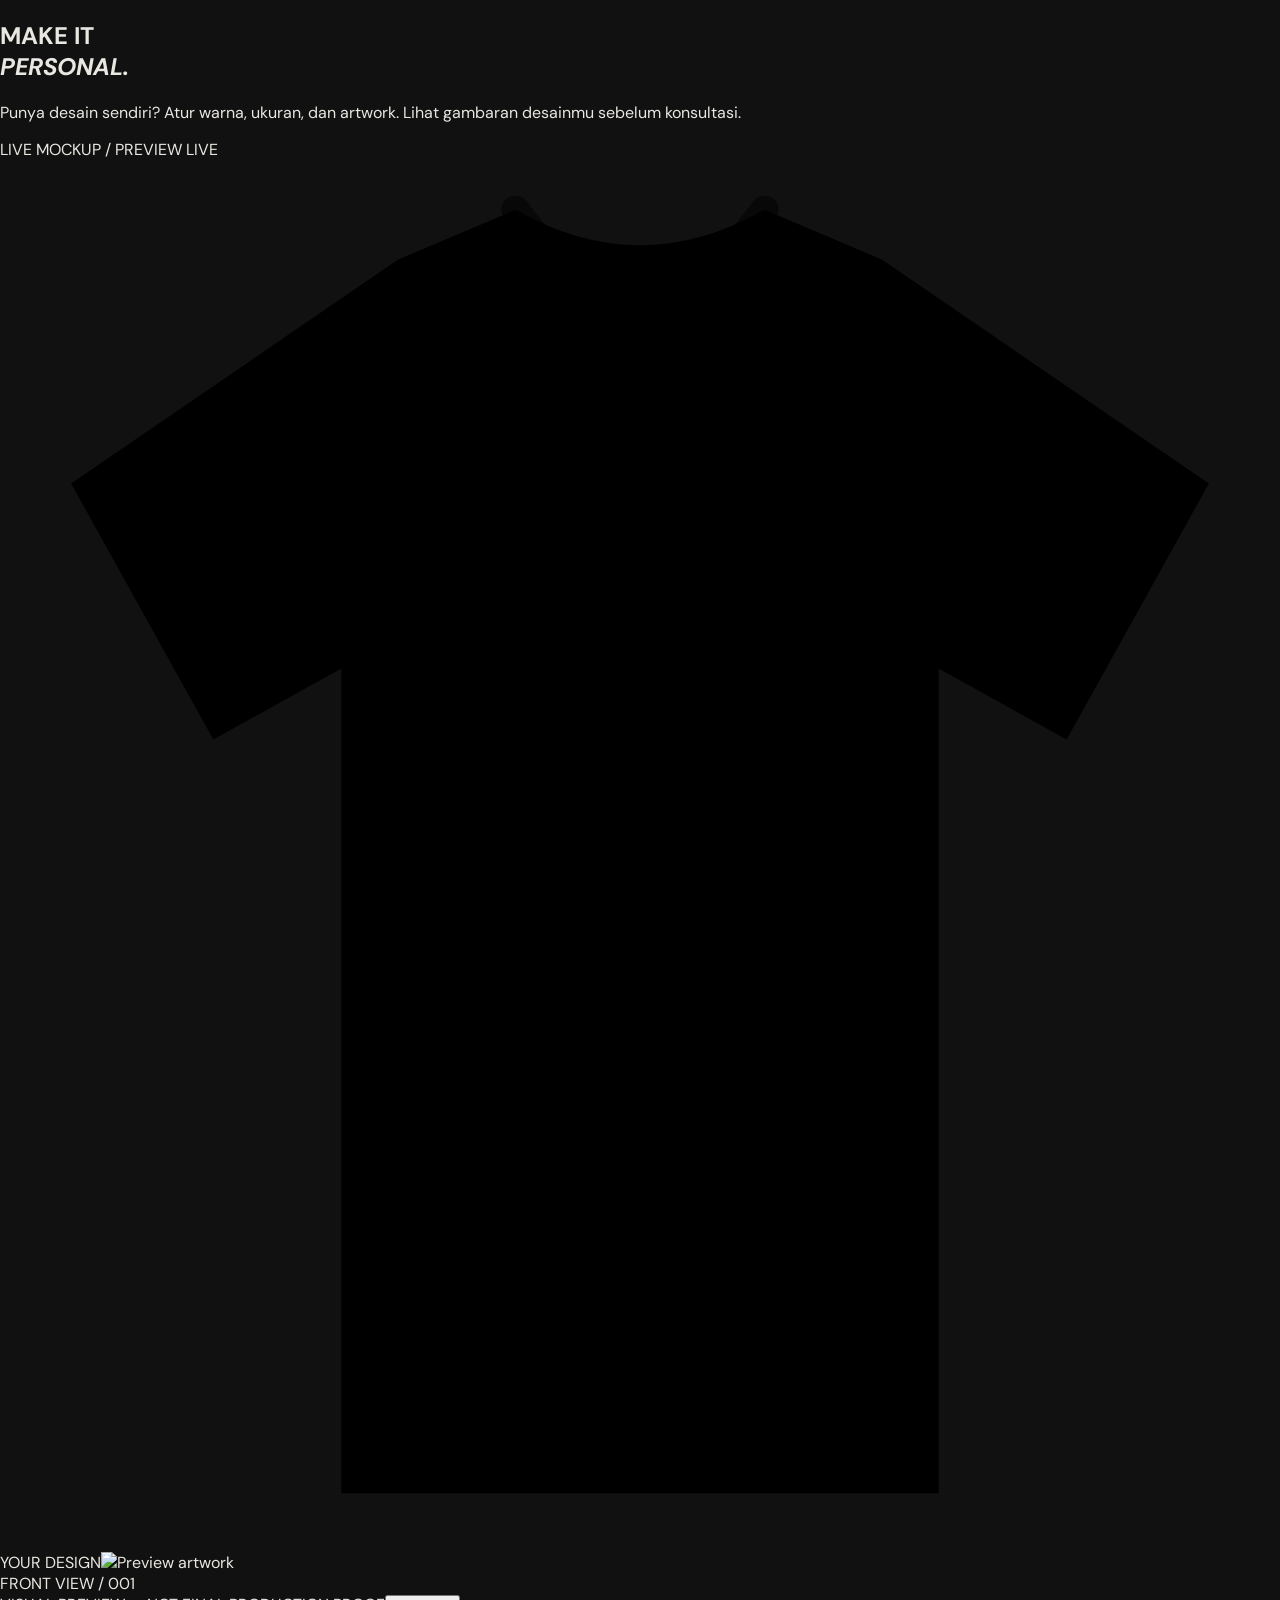
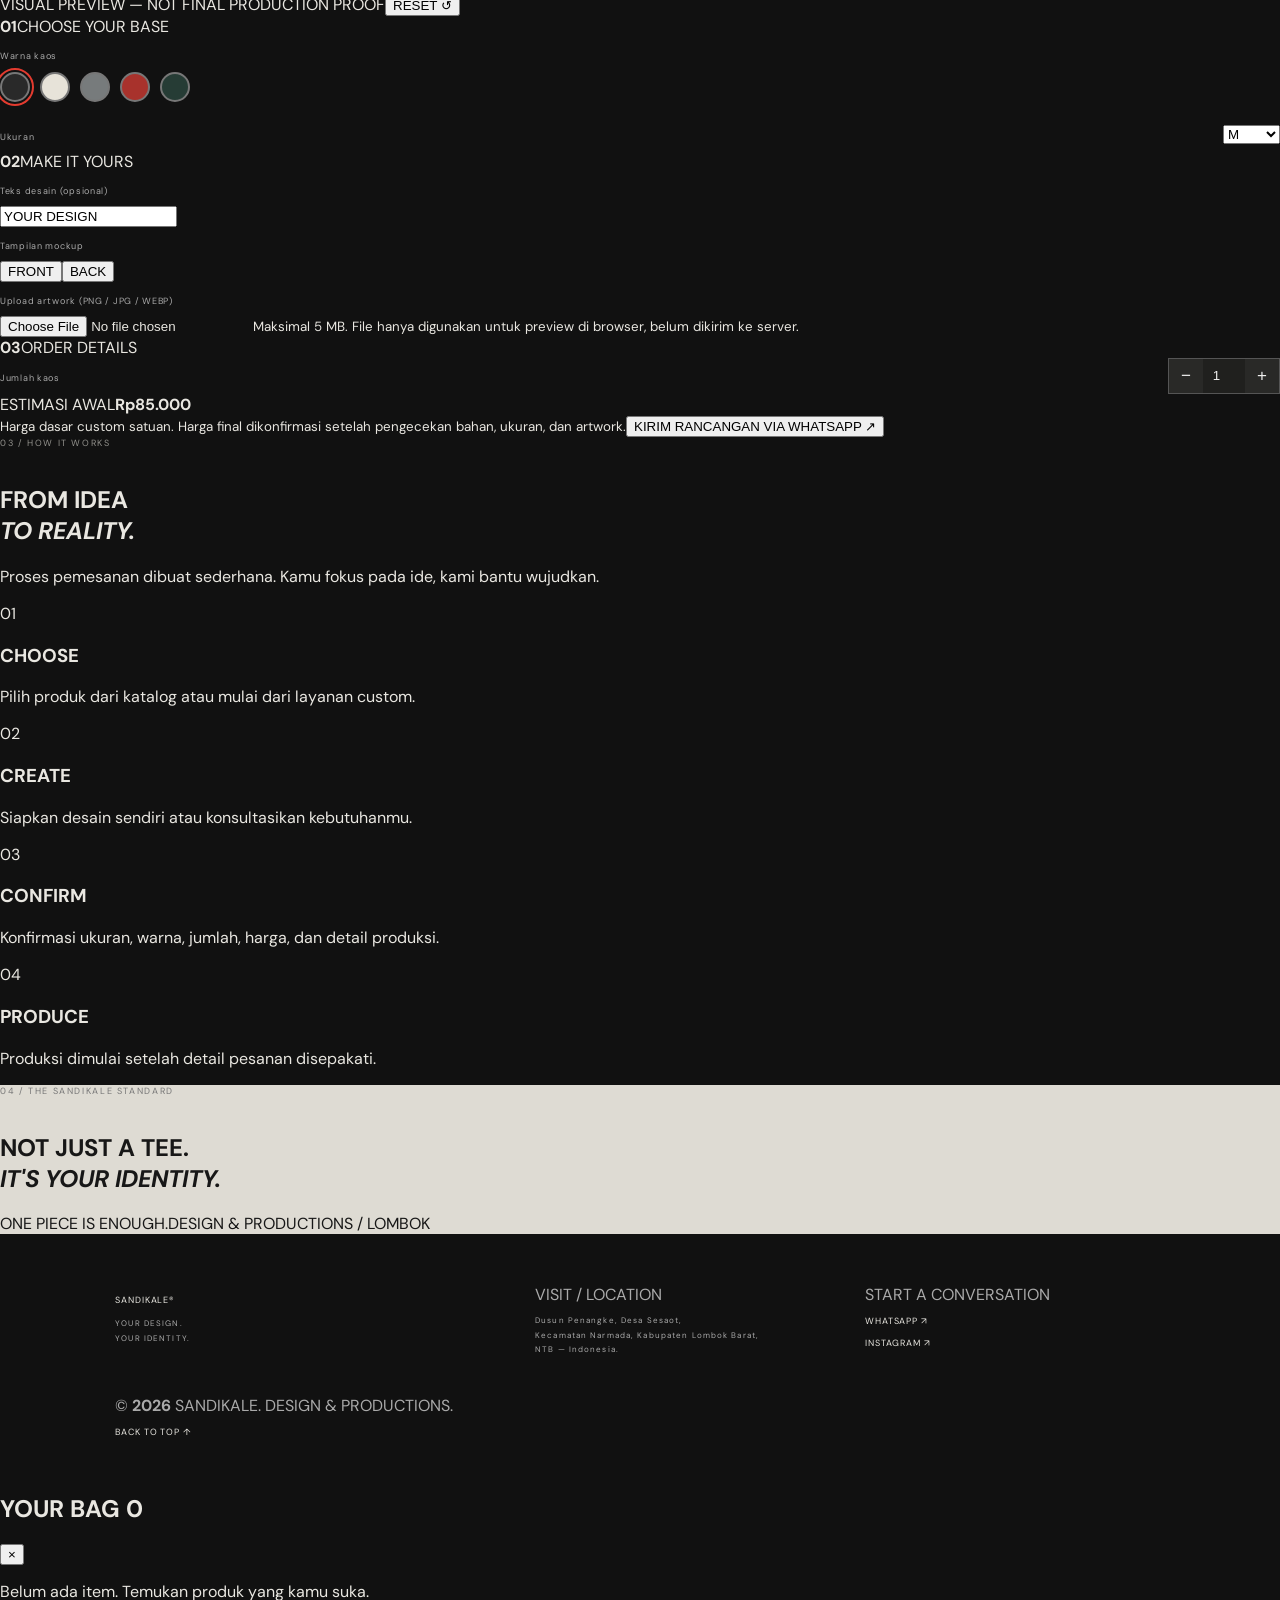
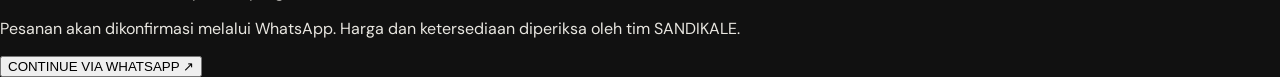
==== commit 14c39cce: "Build hybrid editorial storefront homepage" ====
--- a/index.html
+++ b/index.html
@@ -1,77 +1,109 @@
 <!doctype html>
 <html lang="id">
 <head>
-<meta charset="utf-8"><meta name="viewport" content="width=device-width,initial-scale=1,viewport-fit=cover">
-<meta name="theme-color" content="#111111"><meta name="description" content="SANDIKALE PLAYGROUND — rancang kaos custom milikmu.">
-<title>SANDIKALE STORE — PLAYGROUND</title>
-<link rel="preconnect" href="https://fonts.googleapis.com"><link rel="preconnect" href="https://fonts.gstatic.com" crossorigin>
-<link href="https://fonts.googleapis.com/css2?family=Barlow+Condensed:wght@500;600;700;800;900&family=DM+Sans:wght@400;500;600;700&display=swap" rel="stylesheet">
+<meta charset="utf-8">
+<meta name="viewport" content="width=device-width,initial-scale=1,viewport-fit=cover">
+<meta name="theme-color" content="#111111">
+<meta name="description" content="SANDIKALE — custom apparel studio. Produk pilihan dan custom kaos satuan dari Lombok.">
+<title>SANDIKALE — Custom Apparel Studio</title>
+<link rel="preconnect" href="https://fonts.googleapis.com">
+<link rel="preconnect" href="https://fonts.gstatic.com" crossorigin>
+<link href="https://fonts.googleapis.com/css2?family=DM+Sans:wght@400;500;600;700&family=Manrope:wght@400;500;600;700;800&display=swap" rel="stylesheet">
 <link rel="stylesheet" href="styles.css">
 </head>
 <body>
-<header class="topbar">
-<a class="wordmark" href="#entrance">SANDIKALE<span>®</span></a>
-<div class="topbar-right"><span class="live-dot"></span><span>PLAYGROUND / BETA</span><button class="bag" id="bagButton">BAG <b id="bagCount">0</b></button></div>
+<header class="site-header">
+  <a class="brand" href="#home" aria-label="SANDIKALE home">SANDIKALE<span>®</span></a>
+  <nav class="desktop-nav" aria-label="Navigasi utama">
+    <a href="#catalog">CATALOG</a><a href="#custom">CUSTOM LAB</a><a href="#about">ABOUT</a><a href="#contact">CONTACT</a>
+  </nav>
+  <div class="header-actions"><a class="header-wa" href="https://wa.me/6282266412844" target="_blank" rel="noopener">LET'S TALK <span>↗</span></a><button class="icon-button cart-trigger" id="cartOpen" aria-label="Buka keranjang">BAG <b id="cartCount">0</b></button><button class="menu-toggle" id="menuToggle" aria-label="Buka menu">☰</button></div>
 </header>
-<main>
-<section class="hero" id="entrance">
-<div class="hero-grid"></div>
-<div class="hero-copy">
-<p class="eyebrow"><span>01 / ENTER THE PLAYGROUND</span><span>LOMBOK · INDONESIA</span></p>
-<p class="hero-kicker">DESIGN IT. WEAR IT. OWN IT.</p>
-<h1>PLAY<br><em>YOUR</em> STYLE<span class="red-dot">.</span></h1>
-<p class="hero-desc">Ini bukan sekadar toko kaos. Ini ruang bermain untuk ide-idemu. Rancang kaos sendiri, lihat hasilnya, lalu pesan satuan.</p>
-<div class="hero-actions"><button class="btn btn-light" id="enterButton">START CREATING <span>↗</span></button><a class="text-button" href="#missions">VIEW MISSIONS <span>↓</span></a></div>
-<div class="hero-stats"><div><b>01</b><span>YOUR CANVAS</span></div><div><b>∞</b><span>YOUR IDEAS</span></div><div><b>1 PCS</b><span>NO MINIMUM</span></div></div>
-</div>
-<div class="hero-art" aria-label="Mockup kaos custom SANDIKALE"><div class="art-label label-top">PLAY MODE / 001<br>MADE BY YOU</div><div class="shirt-shadow"></div><div class="shirt"><div class="shirt-neck"></div><div class="shirt-print">YOUR<br><span>STYLE</span></div><div class="shirt-tag">SK / CUSTOM LAB</div></div><div class="art-label label-bottom">DESIGN YOUR OWN<br>START FROM RP85K</div><div class="crosshair crosshair-a">+</div><div class="crosshair crosshair-b">+</div></div>
-<div class="hero-foot"><span>SCROLL TO PLAY</span><span class="scroll-line"></span><span>EST. FOR THE INDIVIDUAL</span></div>
+<nav class="mobile-nav" id="mobileNav"><a href="#catalog">CATALOG</a><a href="#custom">CUSTOM LAB</a><a href="#about">ABOUT</a><a href="#contact">CONTACT</a></nav>
+<main id="home">
+<section class="hero">
+  <div class="hero-grid"></div>
+  <div class="hero-copy">
+    <p class="eyebrow"><span>LOMBOK, INDONESIA</span><span>EST. FOR YOUR IDEAS</span></p>
+    <p class="hero-kicker">CUSTOM APPAREL STUDIO / 001</p>
+    <h1>YOUR DESIGN.<br><em>YOUR</em> IDENTITY<span class="red">.</span></h1>
+    <p class="hero-description">Bukan sekadar memakai kaos. Wujudkan ide, karakter, dan desainmu menjadi sesuatu yang bisa kamu kenakan.</p>
+    <div class="hero-cta"><a class="button button-light" href="#catalog">EXPLORE CATALOG <span>↗</span></a><a class="text-link" href="#custom">CREATE YOUR OWN <span>↓</span></a></div>
+    <div class="hero-proof"><div><b>01 PCS</b><span>NO MINIMUM ORDER</span></div><div><b>85K</b><span>CUSTOM STARTING PRICE</span></div><div><b>∞</b><span>YOUR OWN DESIGN</span></div></div>
+  </div>
+  <div class="hero-visual" aria-label="Visual kaos custom SANDIKALE">
+    <div class="visual-meta meta-top">SANDIKALE STUDIO<br>OBJECT / 001</div>
+    <div class="hero-shirt"><div class="shirt-neck"></div><div class="shirt-art">MAKE<br><em>IT</em><br>YOURS.</div><div class="shirt-label">CUSTOM APPAREL</div></div>
+    <div class="visual-meta meta-bottom">DESIGNED TO BE YOURS<br>MADE IN LOMBOK</div><span class="visual-cross cross-one">+</span><span class="visual-cross cross-two">+</span>
+  </div>
+  <div class="hero-bottom"><span>INDEPENDENT CUSTOM APPAREL</span><span class="hero-line"></span><span>SCROLL TO EXPLORE ↓</span></div>
 </section>
 
-<section class="missions section-pad" id="missions">
-<div class="mission-top"><div><p class="eyebrow">02 / PLAYER PROFILE</p><h2>YOUR NEXT<br><em>LEVEL.</em></h2></div><div class="xp-panel"><span class="xp-label">CREATOR XP</span><strong id="xpValue">000</strong><div class="xp-track"><i id="xpBar"></i></div><small id="levelLabel">LEVEL 01 — ROOKIE CREATOR</small></div></div>
-<div class="mission-grid">
-<article class="mission-card mission-feature"><span class="mission-no">MISSION 001 / ACTIVE</span><div class="mission-icon">✳</div><h3>BUILD YOUR<br>FIRST TEE.</h3><p>Pilih warna, masukkan ide, dan ciptakan kaos pertamamu di Custom Lab.</p><button class="mission-link" data-scroll="#studio">START MISSION <b>↗</b></button><span class="mission-reward">REWARD +100 XP</span></article>
-<article class="mission-card"><span class="mission-no">MISSION 002 / EXPLORE</span><div class="mission-icon">◈</div><h3>FIND YOUR<br>COLOR.</h3><p>Coba tiga warna berbeda dan temukan karakter desainmu.</p><button class="mission-link" id="colorMission">TRY COLORS <b>↗</b></button><span class="mission-reward">REWARD +30 XP</span></article>
-<article class="mission-card"><span class="mission-no">MISSION 003 / CREATE</span><div class="mission-icon">⌘</div><h3>MAKE IT<br>PERSONAL.</h3><p>Tambahkan tulisan atau artwork milikmu ke mockup kaos.</p><button class="mission-link" data-scroll="#studio">OPEN CUSTOM LAB <b>↗</b></button><span class="mission-reward">REWARD +50 XP</span></article>
-</div>
+<section class="intro-strip"><p>DESIGN FREELY. <span>WEAR PROUDLY.</span> MAKE IT PERSONAL.</p><span> SANDIKALE® / DESIGN & PRODUCTIONS</span></section>
+
+<section class="catalog section" id="catalog">
+  <div class="section-heading"><div><p class="eyebrow dark">01 / THE CATALOG</p><h2>FIND YOUR<br><em>STARTING POINT.</em></h2></div><p class="section-aside">Pilih produk yang sesuai dengan gayamu, atau mulai dari desainmu sendiri.</p></div>
+  <div class="catalog-tools">
+    <div class="filter-tabs" role="group" aria-label="Filter katalog"><button class="filter-tab active" data-filter="all">ALL ITEMS</button><button class="filter-tab" data-filter="ready">READY STYLE</button><button class="filter-tab" data-filter="custom">CUSTOM SERVICE</button></div>
+    <label class="search-box"><span>⌕</span><input id="catalogSearch" type="search" placeholder="Cari produk..." aria-label="Cari produk"></label>
+  </div>
+  <div class="product-grid" id="productGrid">
+    <article class="product-card" data-category="ready" data-search="classic tee kaos reguler custom">
+      <button class="product-image product-image-black" data-product="classic" aria-label="Lihat Classic Tee"><span class="product-number">01 / ESSENTIAL</span><span class="product-shirt shirt-black"><i>SK.</i></span><span class="product-image-note">THE EVERYDAY PIECE</span></button>
+      <div class="product-info"><div><p class="product-type">READY STYLE / CUSTOM PRINT</p><h3>CLASSIC TEE</h3><p class="product-desc">Regular fit · Custom print</p></div><strong>FROM<br>Rp85.000</strong></div>
+      <button class="product-cta" data-custom="classic">CUSTOMIZE THIS PIECE <span>↗</span></button>
+    </article>
+    <article class="product-card" data-category="ready" data-search="oversized tee kaos loose relaxed">
+      <button class="product-image product-image-bone" data-product="oversized" aria-label="Lihat Oversized Tee"><span class="product-number">02 / RELAXED</span><span class="product-shirt shirt-bone"><i>OWN<br>YOUR<br>SPACE.</i></span><span class="product-image-note">ROOM TO EXPRESS</span></button>
+      <div class="product-info"><div><p class="product-type">READY STYLE / RELAXED FIT</p><h3>OVERSIZED TEE</h3><p class="product-desc">Relaxed fit · Ask availability</p></div><strong>ASK<br>US</strong></div>
+      <button class="product-cta" data-custom="oversized">ASK ABOUT THIS PIECE <span>↗</span></button>
+    </article>
+    <article class="product-card" data-category="custom" data-search="custom project desain sendiri upload artwork">
+      <button class="product-image product-image-red" data-product="project" aria-label="Lihat Custom Project"><span class="product-number">03 / YOUR IDEA</span><span class="artwork-card"><small>BRING YOUR</small><b>OWN<br>ARTWORK.</b><i>FRONT / BACK / SLEEVE</i></span><span class="product-image-note">BUILT AROUND YOU</span></button>
+      <div class="product-info"><div><p class="product-type">CUSTOM SERVICE / MADE FOR YOU</p><h3>CUSTOM PROJECT</h3><p class="product-desc">Bawa desain dan idemu sendiri</p></div><strong>START<br>HERE</strong></div>
+      <button class="product-cta" data-custom="project">START A PROJECT <span>↗</span></button>
+    </article>
+  </div>
+  <p class="catalog-footnote">Harga dan ketersediaan selain harga awal custom dikonfirmasi langsung oleh tim SANDIKALE.</p>
 </section>
 
-<section class="studio section-pad" id="studio">
-<div class="studio-heading"><div><p class="eyebrow">03 / CUSTOM LAB — INTERACTIVE</p><h2>BUILD YOUR<br><em>OWN TEE.</em></h2></div><p class="studio-intro">Atur kaosmu. Lihat hasilnya secara langsung. Simpan rancanganmu sebagai ringkasan pesanan.</p></div>
-<div class="customizer">
-<div class="preview-panel">
-<div class="preview-top"><span>LIVE PREVIEW / 001</span><span class="preview-live"><i></i> REAL-TIME</span></div>
-<div class="preview-stage" id="previewStage">
-<div class="preview-shirt" id="previewShirt">
-<svg class="shirt-svg" viewBox="0 0 360 390" role="img" aria-label="Mockup kaos"><path id="shirtShape" d="M112 28 145 14 Q180 34 215 14 L248 28 340 91 300 163 264 143 264 375 96 375 96 143 60 163 20 91Z"/><path class="shirt-collar" d="M145 14 Q180 62 215 14"/></svg>
-<div class="artwork-layer" id="artworkLayer"><span id="designText">SANDIKALE</span><img id="uploadedArt" alt="Artwork yang diunggah"></div>
-</div>
-<div class="preview-caption"><span>FRONT VIEW</span><span id="previewColorName">BLACK / 001</span></div>
-</div>
-<div class="preview-bottom"><span>MOCKUP VISUAL — HASIL PRODUK AKHIR DAPAT BERBEDA</span><button id="resetButton" class="reset-button">RESET ↺</button></div>
-</div>
-<div class="controls-panel">
-<div class="control-block"><div class="control-title"><b>01</b><span>CHOOSE YOUR BASE</span></div><label class="field-label" for="shirtColor">Warna kaos</label><div class="swatches" id="colorSwatches">
-<button class="swatch active" data-color="#242424" data-name="BLACK" aria-label="Hitam" style="--swatch:#242424"></button><button class="swatch" data-color="#e8e5dc" data-name="BONE" aria-label="Bone" style="--swatch:#e8e5dc"></button><button class="swatch" data-color="#777b80" data-name="GREY" aria-label="Abu-abu" style="--swatch:#777b80"></button><button class="swatch" data-color="#a8322c" data-name="RED" aria-label="Merah" style="--swatch:#a8322c"></button><button class="swatch" data-color="#263c35" data-name="FOREST" aria-label="Hijau" style="--swatch:#263c35"></button>
-</div><label class="field-label" for="sizeSelect">Ukuran</label><select id="sizeSelect"><option value="S">S</option><option value="M" selected>M</option><option value="L">L</option><option value="XL">XL</option><option value="XXL">XXL (+Rp10.000)</option><option value="XXXL">XXXL (+Rp10.000)</option></select></div>
-<div class="control-block"><div class="control-title"><b>02</b><span>MAKE IT PERSONAL</span></div><label class="field-label" for="designInput">Teks desain</label><input id="designInput" maxlength="22" value="SANDIKALE" placeholder="Tulis ide kamu..."><div class="field-row"><label class="field-label" for="placementSelect">Posisi desain</label><select id="placementSelect"><option value="center">Front center</option><option value="chest">Left chest</option><option value="lower">Lower front</option></select></div><label class="field-label" for="artUpload">Atau upload artwork (PNG/JPG)</label><input id="artUpload" type="file" accept="image/png,image/jpeg,image/webp"><small class="field-hint">File diproses di browser untuk preview, tidak diunggah ke server.</small></div>
-<div class="control-block"><div class="control-title"><b>03</b><span>YOUR ORDER</span></div><div class="field-row"><label class="field-label" for="quantity">Jumlah</label><div class="quantity"><button type="button" id="qtyMinus" aria-label="Kurangi">−</button><input id="quantity" type="number" min="1" max="20" value="1"><button type="button" id="qtyPlus" aria-label="Tambah">+</button></div></div><div class="price-line"><span>ESTIMASI MULAI</span><strong id="priceValue">Rp85.000</strong></div><small class="field-hint">Estimasi dasar kaos custom satuan. Harga final dikonfirmasi setelah pengecekan bahan, ukuran, dan artwork.</small><button class="btn btn-red order-button" id="orderButton">KIRIM RANCANGAN <span>↗</span></button></div>
-</div>
-</div>
+<section class="custom-section section" id="custom">
+  <div class="section-heading custom-heading"><div><p class="eyebrow">02 / CUSTOM LAB</p><h2>MAKE IT<br><em>PERSONAL.</em></h2></div><p class="section-aside">Punya desain sendiri? Atur warna, ukuran, dan artwork. Lihat gambaran desainmu sebelum konsultasi.</p></div>
+  <div class="custom-layout">
+    <div class="mockup-panel">
+      <div class="mockup-top"><span>LIVE MOCKUP / PREVIEW</span><span class="live-status"><i></i> LIVE</span></div>
+      <div class="mockup-stage" id="mockupStage">
+        <div class="mockup-shirt" id="mockupShirt"><svg viewBox="0 0 360 390" role="img" aria-label="Preview kaos"><path class="shirt-body" id="shirtBody" d="M112 28 145 14 Q180 34 215 14 L248 28 340 91 300 163 264 143 264 375 96 375 96 143 60 163 20 91Z"/><path class="shirt-collar" d="M145 14 Q180 62 215 14"/></svg><div class="mockup-art" id="mockupArt"><span id="mockupText">YOUR DESIGN</span><img id="artPreview" alt="Preview artwork"></div></div>
+        <div class="mockup-view-label" id="viewLabel">FRONT VIEW / 001</div>
+      </div>
+      <div class="mockup-bottom"><span>VISUAL PREVIEW — NOT FINAL PRODUCTION PROOF</span><button id="resetCustom" class="reset-link">RESET ↺</button></div>
+    </div>
+    <div class="custom-controls">
+      <div class="control-group"><div class="control-heading"><b>01</b><span>CHOOSE YOUR BASE</span></div><label class="field-label">Warna kaos</label><div class="swatches"><button class="swatch active" data-color="#292929" data-name="BLACK" aria-label="Hitam" style="--swatch:#292929"></button><button class="swatch" data-color="#e7e3d9" data-name="BONE" aria-label="Bone" style="--swatch:#e7e3d9"></button><button class="swatch" data-color="#777b7c" data-name="GREY" aria-label="Abu-abu" style="--swatch:#777b7c"></button><button class="swatch" data-color="#a8322c" data-name="RED" aria-label="Merah" style="--swatch:#a8322c"></button><button class="swatch" data-color="#263c35" data-name="FOREST" aria-label="Hijau" style="--swatch:#263c35"></button></div>
+        <div class="field-row"><label class="field-label" for="shirtSize">Ukuran</label><select id="shirtSize"><option>S</option><option selected>M</option><option>L</option><option>XL</option><option>XXL</option><option>XXXL</option></select></div>
+      </div>
+      <div class="control-group"><div class="control-heading"><b>02</b><span>MAKE IT YOURS</span></div><label class="field-label" for="designText">Teks desain (opsional)</label><input id="designText" maxlength="24" value="YOUR DESIGN" placeholder="Tulis teks desain..."><label class="field-label">Tampilan mockup</label><div class="view-switch"><button class="view-button active" data-view="front">FRONT</button><button class="view-button" data-view="back">BACK</button></div><label class="field-label" for="artFile">Upload artwork (PNG / JPG / WEBP)</label><input class="file-input" id="artFile" type="file" accept="image/png,image/jpeg,image/webp"><small class="field-help">Maksimal 5 MB. File hanya digunakan untuk preview di browser, belum dikirim ke server.</small></div>
+      <div class="control-group"><div class="control-heading"><b>03</b><span>ORDER DETAILS</span></div><div class="field-row"><label class="field-label" for="quantity">Jumlah kaos</label><div class="quantity"><button id="qtyDown" aria-label="Kurangi jumlah">−</button><input id="quantity" type="number" min="1" max="20" value="1"><button id="qtyUp" aria-label="Tambah jumlah">+</button></div></div><div class="price-estimate"><span>ESTIMASI AWAL</span><strong id="priceEstimate">Rp85.000</strong></div><small class="field-help">Harga dasar custom satuan. Harga final dikonfirmasi setelah pengecekan bahan, ukuran, dan artwork.</small><button class="button button-red full-button" id="sendDesign">KIRIM RANCANGAN VIA WHATSAPP <span>↗</span></button></div>
+    </div>
+  </div>
 </section>
 
-<section class="catalog section-pad" id="collection">
-<div class="section-head"><div><p class="eyebrow">04 / STARTING POINT</p><h2>THE<br><em>COLLECTION.</em></h2></div><p class="section-note">Belum punya ide? Mulai dari pilihan dasar ini.</p></div>
-<div class="product-grid">
-<article class="product-card"><div class="product-visual visual-black"><span class="product-index">01 / CORE</span><div class="mini-shirt black-shirt"><i>SK.</i></div><span class="visual-caption">THE ESSENTIAL</span></div><div class="product-meta"><div><h3>CLASSIC TEE</h3><p>Regular fit · Custom print</p></div><strong>Rp85.000<span>+</span></strong></div><button class="product-action" data-scroll="#studio">CUSTOMIZE THIS PIECE <span>↗</span></button></article>
-<article class="product-card"><div class="product-visual visual-grey"><span class="product-index">02 / DAILY</span><div class="mini-shirt grey-shirt"><i>MAKE<br>IT YOURS</i></div><span class="visual-caption">EVERYDAY UNIFORM</span></div><div class="product-meta"><div><h3>OVERSIZED TEE</h3><p>Relaxed fit · Check availability</p></div><strong>ASK<br>US</strong></div><button class="product-action" data-scroll="#studio">BUILD YOUR STYLE <span>↗</span></button></article>
-<article class="product-card"><div class="product-visual visual-red"><span class="product-index">03 / YOUR IDEA</span><div class="design-card"><span>UPLOAD</span><b>YOUR<br>ARTWORK.</b><small>FRONT / BACK / SLEEVE</small></div><span class="visual-caption">BUILT BY YOU</span></div><div class="product-meta"><div><h3>CUSTOM PROJECT</h3><p>Bring your own artwork</p></div><strong>START<br>HERE</strong></div><button class="product-action" data-scroll="#studio">START A PROJECT <span>↗</span></button></article>
-</div>
+<section class="process section" id="about">
+  <div class="section-heading"><div><p class="eyebrow dark">03 / HOW IT WORKS</p><h2>FROM IDEA<br><em>TO REALITY.</em></h2></div><p class="section-aside">Proses pemesanan dibuat sederhana. Kamu fokus pada ide, kami bantu wujudkan.</p></div>
+  <div class="steps"><article><span>01</span><h3>CHOOSE</h3><p>Pilih produk dari katalog atau mulai dari layanan custom.</p></article><article><span>02</span><h3>CREATE</h3><p>Siapkan desain sendiri atau konsultasikan kebutuhanmu.</p></article><article><span>03</span><h3>CONFIRM</h3><p>Konfirmasi ukuran, warna, jumlah, harga, dan detail produksi.</p></article><article><span>04</span><h3>PRODUCE</h3><p>Produksi dimulai setelah detail pesanan disepakati.</p></article></div>
 </section>
-<section class="manifesto section-pad"><p class="eyebrow">05 / THE SANDIKALE STANDARD</p><p class="manifesto-line">NOT MASS PRODUCED.<br><em>PERSONALLY MADE.</em></p><div class="manifesto-bottom"><span>ONE PIECE IS ENOUGH.</span><span>ENTER. PLAY. CUSTOMIZE. OWN IT.</span></div></section>
+
+<section class="manifesto"><p class="eyebrow">04 / THE SANDIKALE STANDARD</p><h2>NOT JUST A TEE.<br><em>IT'S YOUR IDENTITY.</em></h2><div class="manifesto-foot"><span>ONE PIECE IS ENOUGH.</span><span>DESIGN & PRODUCTIONS / LOMBOK</span></div></section>
 </main>
-<footer class="footer"><a class="wordmark" href="#entrance">SANDIKALE<span>®</span></a><div><p>DESIGN & PRODUCTIONS</p><p>Dusun Penangke, Desa Sesaot, Narmada<br>Lombok Barat — NTB</p></div><div><p>START A CONVERSATION</p><a href="https://wa.me/6282266412844" target="_blank" rel="noopener">WHATSAPP ↗</a><a href="https://instagram.com/_sandikale" target="_blank" rel="noopener">INSTAGRAM ↗</a></div><small>© <span id="year"></span> SANDIKALE. MADE FOR YOUR IDEAS.</small></footer>
+<footer class="footer" id="contact">
+  <div class="footer-main"><a class="brand footer-brand" href="#home">SANDIKALE<span>®</span></a><p>YOUR DESIGN.<br>YOUR IDENTITY.</p></div>
+  <div class="footer-col"><span>VISIT / LOCATION</span><p>Dusun Penangke, Desa Sesaot,<br>Kecamatan Narmada, Kabupaten Lombok Barat,<br>NTB — Indonesia.</p></div>
+  <div class="footer-col"><span>START A CONVERSATION</span><a href="https://wa.me/6282266412844" target="_blank" rel="noopener">WHATSAPP ↗</a><a href="https://instagram.com/_sandikale" target="_blank" rel="noopener">INSTAGRAM ↗</a></div>
+  <div class="footer-bottom"><span>© <b id="year"></b> SANDIKALE. DESIGN & PRODUCTIONS.</span><a href="#home">BACK TO TOP ↑</a></div>
+</footer>
+
+<div class="drawer-backdrop" id="drawerBackdrop"></div>
+<aside class="cart-drawer" id="cartDrawer" aria-label="Keranjang pesanan" aria-hidden="true"><div class="drawer-head"><h2>YOUR BAG <span id="drawerCount">0</span></h2><button id="cartClose" aria-label="Tutup keranjang">×</button></div><div id="cartItems" class="cart-items"><p class="empty-cart">Belum ada item. Temukan produk yang kamu suka.</p></div><div class="drawer-foot"><p>Pesanan akan dikonfirmasi melalui WhatsApp. Harga dan ketersediaan diperiksa oleh tim SANDIKALE.</p><button class="button button-red full-button" id="checkoutCart">CONTINUE VIA WHATSAPP ↗</button></div></aside>
 <div class="toast" id="toast" role="status" aria-live="polite"></div>
 <script src="app.js"></script>
 </body></html>
--- a/styles.css
+++ b/styles.css
@@ -1 +1,2 @@
-:root{--bg:#111;--panel:#191919;--paper:#e9e7e1;--muted:#92918c;--red:#e33b2f;--line:rgba(233,231,225,.18);--display:'Barlow Condensed',Impact,sans-serif;--body:'DM Sans',Arial,sans-serif}*{box-sizing:border-box}html{scroll-behavior:smooth}body{margin:0;background:var(--bg);color:var(--paper);font-family:var(--body);overflow-x:hidden}.noise{position:fixed;inset:0;pointer-events:none;opacity:.025;z-index:10;background-image:url("data:image/svg+xml,%3Csvg viewBox='0 0 180 180' xmlns='http://www.w3.org/2000/svg'%3E%3Cfilter id='n'%3E%3CfeTurbulence type='fractalNoise' baseFrequency='.9' numOctaves='3' stitchTiles='stitch'/%3E%3C/filter%3E%3Crect width='100%25' height='100%25' filter='url(%23n)' opacity='.5'/%3E%3C/svg%3E")}.topbar{height:72px;padding:0 5vw;display:flex;align-items:center;justify-content:space-between;border-bottom:1px solid var(--line);position:absolute;z-index:3;width:100%}.wordmark{font:800 25px var(--display);letter-spacing:.02em;color:var(--paper);text-decoration:none}.wordmark span{font:500 10px var(--body);vertical-align:top;margin-left:3px}.topbar-right{display:flex;align-items:center;gap:10px;font-size:9px;letter-spacing:.16em;color:#bbb}.live-dot{width:6px;height:6px;border-radius:50%;background:#83b88a;box-shadow:0 0 9px #83b88a}.bag{border:1px solid var(--line);background:transparent;color:var(--paper);padding:10px 13px;margin-left:20px;font:600 10px var(--body);letter-spacing:.1em}.bag b{color:var(--red);margin-left:8px}.hero{min-height:760px;height:100svh;max-height:1000px;position:relative;display:grid;grid-template-columns:1fr 1fr;align-items:center;padding:120px 9vw 75px;overflow:hidden;background:radial-gradient(ellipse at 78% 49%,#30302d 0,transparent 40%),linear-gradient(110deg,#111 50%,#171715)}.hero-grid{position:absolute;inset:0;background-image:linear-gradient(rgba(255,255,255,.035) 1px,transparent 1px),linear-gradient(90deg,rgba(255,255,255,.035) 1px,transparent 1px);background-size:72px 72px;mask-image:linear-gradient(90deg,transparent,#000 55%)}.hero-copy{position:relative;z-index:1;max-width:560px}.eyebrow{font-size:9px;letter-spacing:.18em;color:var(--muted);display:flex;gap:26px;margin:0 0 35px}.hero-kicker{font-size:10px;letter-spacing:.22em;color:#b8b6af;margin:0 0 10px}.hero h1{font:900 clamp(76px,11vw,154px)/.78 var(--display);letter-spacing:-.035em;margin:0 0 32px}.hero h1 em,.section-head h2 em,.studio h2 em,.manifesto-line em{color:var(--red);font-style:normal}.red-dot{color:var(--red)}.hero-desc{font-size:13px;line-height:1.8;color:#aaa;max-width:370px}.hero-actions{display:flex;align-items:center;gap:28px;margin-top:35px}.btn{border:0;padding:16px 22px;font:800 12px var(--display);letter-spacing:.12em;cursor:pointer;display:inline-flex;gap:30px;align-items:center}.btn-light{background:var(--paper);color:#111}.btn span{font-size:17px}.text-button{background:none;border:0;color:var(--paper);font:700 10px var(--body);letter-spacing:.1em;cursor:pointer}.text-button span{color:var(--red);font-size:16px;margin-left:8px}.hero-art{height:490px;position:relative;display:flex;align-items:center;justify-content:center}.shirt{width:300px;height:360px;background:linear-gradient(120deg,#e1dfd8,#aaa9a2 48%,#777770);clip-path:polygon(25% 0,39% 5%,61% 5%,75% 0,100% 17%,87% 40%,77% 33%,77% 100%,23% 100%,23% 33%,13% 40%,0 17%);position:relative;filter:drop-shadow(20px 24px 20px #0008);transform:rotate(-7deg);display:flex;justify-content:center;align-items:center}.shirt:after{content:'';position:absolute;inset:0;background:linear-gradient(100deg,transparent 30%,#fff3 48%,transparent 67%);mix-blend-mode:screen}.shirt-neck{position:absolute;top:0;width:82px;height:34px;border-radius:0 0 50% 50%;background:#262624}.shirt-print{font:900 37px/.8 var(--display);color:#171717;text-align:center;letter-spacing:-.03em;transform:rotate(-4deg)}.shirt-print span{color:var(--red)}.shirt-tag{position:absolute;bottom:30px;font-size:7px;letter-spacing:.2em;color:#555}.shirt-shadow{position:absolute;width:280px;height:50px;border-radius:50%;background:#0009;filter:blur(22px);bottom:32px}.art-label{position:absolute;font-size:8px;line-height:1.7;letter-spacing:.15em;color:#aaa}.label-top{top:35px;right:4%}.label-bottom{bottom:38px;left:4%}.crosshair{position:absolute;color:var(--red);font-size:22px}.crosshair-a{top:22%;left:8%}.crosshair-b{bottom:20%;right:7%}.hero-foot{position:absolute;bottom:28px;left:9vw;right:9vw;display:flex;align-items:center;gap:18px;font-size:8px;letter-spacing:.16em;color:#777}.scroll-line{height:1px;width:65px;background:var(--red)}.hero-foot span:last-child{margin-left:auto}.section-pad{padding:110px 9vw}.catalog{background:var(--paper);color:#171717}.section-head{display:flex;justify-content:space-between;align-items:end}.section-head .eyebrow,.studio .eyebrow,.manifesto .eyebrow{color:#777}.section-head h2,.studio h2{font:900 clamp(56px,8vw,100px)/.82 var(--display);letter-spacing:-.025em;margin:0}.section-head h2 em{color:var(--red)}.section-note{font-size:11px;line-height:1.8;color:#777;margin:0 0 5px}.filter-row{border-top:1px solid #c9c6bd;border-bottom:1px solid #c9c6bd;margin:48px 0 22px;padding:13px 0;display:flex;justify-content:space-between;font-size:9px;letter-spacing:.14em;color:#777}.product-grid{display:grid;grid-template-columns:repeat(3,1fr);gap:18px}.product-visual{height:360px;position:relative;display:flex;align-items:center;justify-content:center;overflow:hidden}.visual-black{background:#242423}.visual-grey{background:#c6c4bd}.visual-red{background:#d9d6ce}.product-index,.visual-caption{position:absolute;font-size:8px;letter-spacing:.16em;color:#aaa}.product-index{top:17px;left:17px}.visual-caption{bottom:17px;right:17px}.visual-grey .product-index,.visual-grey .visual-caption,.visual-red .product-index,.visual-red .visual-caption{color:#555}.mini-shirt{width:180px;height:220px;clip-path:polygon(25% 0,39% 5%,61% 5%,75% 0,100% 17%,87% 40%,77% 33%,77% 100%,23% 100%,23% 33%,13% 40%,0 17%);display:flex;align-items:center;justify-content:center;box-shadow:0 25px 30px #0003}.black-shirt{background:linear-gradient(110deg,#444,#111 60%,#333);color:#e7e4dc}.grey-shirt{background:linear-gradient(110deg,#f0eee7,#999);color:#171717;width:190px;height:225px}.mini-shirt i{font:800 27px var(--display);font-style:normal}.grey-shirt i{font-size:22px;line-height:.9}.product-meta{display:flex;justify-content:space-between;align-items:start;padding:17px 0 13px}.product-meta h3{font:800 23px var(--display);margin:0}.product-meta p{font-size:10px;color:#777;margin:4px 0}.product-meta strong{font:800 17px var(--display);text-align:right}.product-meta strong span{color:var(--red)}.product-action{width:100%;border:0;border-top:1px solid #bcb9b0;border-bottom:1px solid #bcb9b0;padding:14px 0;background:none;text-align:left;display:flex;justify-content:space-between;font:800 11px var(--display);letter-spacing:.1em;cursor:pointer;color:#171717}.product-action span{color:var(--red);font-size:16px}.design-card{width:190px;height:225px;background:#171717;color:#eee;padding:22px;display:flex;flex-direction:column;justify-content:space-between;transform:rotate(5deg);box-shadow:12px 18px 0 #aaa}.design-card span,.design-card small{font-size:8px;letter-spacing:.17em;color:#aaa}.design-card b{font:900 40px/.82 var(--display)}.design-card small{color:var(--red)}.studio{display:grid;grid-template-columns:1fr 1fr;gap:8vw;align-items:center;background:#171716}.studio-copy>p:not(.eyebrow){font-size:12px;line-height:1.9;color:#aaa;max-width:420px;margin:30px 0}.btn-red{background:var(--red);color:white}.studio-spec{border:1px solid #555;padding:18px}.spec-top,.spec-bottom{display:flex;justify-content:space-between;font-size:8px;letter-spacing:.14em;color:#999}.placement{min-height:300px;display:flex;align-items:center;justify-content:space-around;gap:20px}.placement-shirt{width:160px;height:200px;background:#c5c3bb;clip-path:polygon(25% 0,39% 5%,61% 5%,75% 0,100% 17%,87% 40%,77% 33%,77% 100%,23% 100%,23% 33%,13% 40%,0 17%);position:relative}.mark{position:absolute;color:var(--red);font-size:23px;font-weight:bold}.chest{top:35%;left:32%}.back{top:58%;left:48%}.sleeve{top:20%;right:7%}.placement-list{display:grid;gap:15px;font-size:8px;letter-spacing:.1em;color:#bbb}.placement-list b{color:var(--red);margin-right:8px}.spec-bottom{border-top:1px solid #444;padding-top:14px}.manifesto{background:#dedbd3;color:#171717}.manifesto-line{font:900 clamp(45px,8vw,100px)/.88 var(--display);letter-spacing:-.03em;margin:0}.manifesto-line em{color:var(--red)}.manifesto-bottom{border-top:1px solid #aaa;margin-top:55px;padding-top:15px;display:flex;justify-content:space-between;font-size:8px;letter-spacing:.16em;color:#666}.footer{padding:50px 9vw 25px;display:grid;grid-template-columns:1.3fr 1fr 1fr;gap:30px;color:#aaa}.footer>div p{font-size:8px;letter-spacing:.14em;line-height:1.8}.footer>div a{display:block;color:var(--paper);font-size:9px;letter-spacing:.1em;margin:10px 0;text-decoration:none}.footer small{grid-column:1/-1;border-top:1px solid var(--line);padding-top:18px;font-size:8px;letter-spacing:.13em;color:#666}.toast{position:fixed;bottom:25px;left:50%;transform:translate(-50%,20px);background:var(--paper);color:#111;padding:13px 18px;font-size:11px;z-index:20;opacity:0;pointer-events:none;transition:.25s}.toast.show{opacity:1;transform:translate(-50%,0)}button:focus-visible,a:focus-visible{outline:2px solid var(--red);outline-offset:4px}@media(max-width:760px){.topbar{height:62px;padding:0 6vw}.wordmark{font-size:22px}.topbar-right{font-size:8px}.bag{margin-left:8px;padding:9px}.hero{height:auto;min-height:850px;max-height:none;grid-template-columns:1fr;padding:120px 7vw 75px;align-content:start}.hero h1{font-size:clamp(82px,20vw,132px)}.hero-copy{margin-top:12px}.hero-desc{max-width:310px}.hero-art{height:380px;margin-top:15px}.shirt{width:245px;height:300px}.shirt-print{font-size:31px}.label-top{right:1%;top:12px}.label-bottom{left:0;bottom:15px}.hero-foot{left:7vw;right:7vw;font-size:7px}.section-pad{padding:75px 7vw}.section-head{align-items:start;gap:20px;flex-direction:column}.section-head h2,.studio h2{font-size:75px}.section-note{margin:0}.product-grid{grid-template-columns:1fr;gap:35px}.product-visual{height:390px}.product-meta h3{font-size:25px}.studio{grid-template-columns:1fr;gap:45px}.placement{min-height:260px}.placement-shirt{width:135px;height:175px}.manifesto-line{font-size:clamp(48px,12vw,78px)}.manifesto-bottom{gap:15px;line-height:1.7}.footer{padding:45px 7vw 22px;grid-template-columns:1fr 1fr}.footer>.wordmark{grid-column:1/-1}.footer small{grid-column:1/-1}}@media(prefers-reduced-motion:reduce){html{scroll-behavior:auto}*,*:before,*:after{transition:none!important;animation:none!important}}+:root{--bg:#111;--panel:#191919;--paper:#e9e7e1;--muted:#92918c;--red:#e33b2f;--line:rgba(233,231,225,.18);--display:'Barlow Condensed',Impact,sans-serif;--body:'DM Sans',Arial,sans-serif}*{box-sizing:border-box}html{scroll-behavior:smooth}body{margin:0;background:var(--bg);color:var(--paper);font-family:var(--body);overflow-x:hidden}.noise{position:fixed;inset:0;pointer-events:none;opacity:.025;z-index:10;background-image:url("data:image/svg+xml,%3Csvg viewBox='0 0 180 180' xmlns='http://www.w3.org/2000/svg'%3E%3Cfilter id='n'%3E%3CfeTurbulence type='fractalNoise' baseFrequency='.9' numOctaves='3' stitchTiles='stitch'/%3E%3C/filter%3E%3Crect width='100%25' height='100%25' filter='url(%23n)' opacity='.5'/%3E%3C/svg%3E")}.topbar{height:72px;padding:0 5vw;display:flex;align-items:center;justify-content:space-between;border-bottom:1px solid var(--line);position:absolute;z-index:3;width:100%}.wordmark{font:800 25px var(--display);letter-spacing:.02em;color:var(--paper);text-decoration:none}.wordmark span{font:500 10px var(--body);vertical-align:top;margin-left:3px}.topbar-right{display:flex;align-items:center;gap:10px;font-size:9px;letter-spacing:.16em;color:#bbb}.live-dot{width:6px;height:6px;border-radius:50%;background:#83b88a;box-shadow:0 0 9px #83b88a}.bag{border:1px solid var(--line);background:transparent;color:var(--paper);padding:10px 13px;margin-left:20px;font:600 10px var(--body);letter-spacing:.1em}.bag b{color:var(--red);margin-left:8px}.hero{min-height:760px;height:100svh;max-height:1000px;position:relative;display:grid;grid-template-columns:1fr 1fr;align-items:center;padding:120px 9vw 75px;overflow:hidden;background:radial-gradient(ellipse at 78% 49%,#30302d 0,transparent 40%),linear-gradient(110deg,#111 50%,#171715)}.hero-grid{position:absolute;inset:0;background-image:linear-gradient(rgba(255,255,255,.035) 1px,transparent 1px),linear-gradient(90deg,rgba(255,255,255,.035) 1px,transparent 1px);background-size:72px 72px;mask-image:linear-gradient(90deg,transparent,#000 55%)}.hero-copy{position:relative;z-index:1;max-width:560px}.eyebrow{font-size:9px;letter-spacing:.18em;color:var(--muted);display:flex;gap:26px;margin:0 0 35px}.hero-kicker{font-size:10px;letter-spacing:.22em;color:#b8b6af;margin:0 0 10px}.hero h1{font:900 clamp(76px,11vw,154px)/.78 var(--display);letter-spacing:-.035em;margin:0 0 32px}.hero h1 em,.section-head h2 em,.studio h2 em,.manifesto-line em{color:var(--red);font-style:normal}.red-dot{color:var(--red)}.hero-desc{font-size:13px;line-height:1.8;color:#aaa;max-width:370px}.hero-actions{display:flex;align-items:center;gap:28px;margin-top:35px}.btn{border:0;padding:16px 22px;font:800 12px var(--display);letter-spacing:.12em;cursor:pointer;display:inline-flex;gap:30px;align-items:center}.btn-light{background:var(--paper);color:#111}.btn span{font-size:17px}.text-button{background:none;border:0;color:var(--paper);font:700 10px var(--body);letter-spacing:.1em;cursor:pointer}.text-button span{color:var(--red);font-size:16px;margin-left:8px}.hero-art{height:490px;position:relative;display:flex;align-items:center;justify-content:center}.shirt{width:300px;height:360px;background:linear-gradient(120deg,#e1dfd8,#aaa9a2 48%,#777770);clip-path:polygon(25% 0,39% 5%,61% 5%,75% 0,100% 17%,87% 40%,77% 33%,77% 100%,23% 100%,23% 33%,13% 40%,0 17%);position:relative;filter:drop-shadow(20px 24px 20px #0008);transform:rotate(-7deg);display:flex;justify-content:center;align-items:center}.shirt:after{content:'';position:absolute;inset:0;background:linear-gradient(100deg,transparent 30%,#fff3 48%,transparent 67%);mix-blend-mode:screen}.shirt-neck{position:absolute;top:0;width:82px;height:34px;border-radius:0 0 50% 50%;background:#262624}.shirt-print{font:900 37px/.8 var(--display);color:#171717;text-align:center;letter-spacing:-.03em;transform:rotate(-4deg)}.shirt-print span{color:var(--red)}.shirt-tag{position:absolute;bottom:30px;font-size:7px;letter-spacing:.2em;color:#555}.shirt-shadow{position:absolute;width:280px;height:50px;border-radius:50%;background:#0009;filter:blur(22px);bottom:32px}.art-label{position:absolute;font-size:8px;line-height:1.7;letter-spacing:.15em;color:#aaa}.label-top{top:35px;right:4%}.label-bottom{bottom:38px;left:4%}.crosshair{position:absolute;color:var(--red);font-size:22px}.crosshair-a{top:22%;left:8%}.crosshair-b{bottom:20%;right:7%}.hero-foot{position:absolute;bottom:28px;left:9vw;right:9vw;display:flex;align-items:center;gap:18px;font-size:8px;letter-spacing:.16em;color:#777}.scroll-line{height:1px;width:65px;background:var(--red)}.hero-foot span:last-child{margin-left:auto}.section-pad{padding:110px 9vw}.catalog{background:var(--paper);color:#171717}.section-head{display:flex;justify-content:space-between;align-items:end}.section-head .eyebrow,.studio .eyebrow,.manifesto .eyebrow{color:#777}.section-head h2,.studio h2{font:900 clamp(56px,8vw,100px)/.82 var(--display);letter-spacing:-.025em;margin:0}.section-head h2 em{color:var(--red)}.section-note{font-size:11px;line-height:1.8;color:#777;margin:0 0 5px}.filter-row{border-top:1px solid #c9c6bd;border-bottom:1px solid #c9c6bd;margin:48px 0 22px;padding:13px 0;display:flex;justify-content:space-between;font-size:9px;letter-spacing:.14em;color:#777}.product-grid{display:grid;grid-template-columns:repeat(3,1fr);gap:18px}.product-visual{height:360px;position:relative;display:flex;align-items:center;justify-content:center;overflow:hidden}.visual-black{background:#242423}.visual-grey{background:#c6c4bd}.visual-red{background:#d9d6ce}.product-index,.visual-caption{position:absolute;font-size:8px;letter-spacing:.16em;color:#aaa}.product-index{top:17px;left:17px}.visual-caption{bottom:17px;right:17px}.visual-grey .product-index,.visual-grey .visual-caption,.visual-red .product-index,.visual-red .visual-caption{color:#555}.mini-shirt{width:180px;height:220px;clip-path:polygon(25% 0,39% 5%,61% 5%,75% 0,100% 17%,87% 40%,77% 33%,77% 100%,23% 100%,23% 33%,13% 40%,0 17%);display:flex;align-items:center;justify-content:center;box-shadow:0 25px 30px #0003}.black-shirt{background:linear-gradient(110deg,#444,#111 60%,#333);color:#e7e4dc}.grey-shirt{background:linear-gradient(110deg,#f0eee7,#999);color:#171717;width:190px;height:225px}.mini-shirt i{font:800 27px var(--display);font-style:normal}.grey-shirt i{font-size:22px;line-height:.9}.product-meta{display:flex;justify-content:space-between;align-items:start;padding:17px 0 13px}.product-meta h3{font:800 23px var(--display);margin:0}.product-meta p{font-size:10px;color:#777;margin:4px 0}.product-meta strong{font:800 17px var(--display);text-align:right}.product-meta strong span{color:var(--red)}.product-action{width:100%;border:0;border-top:1px solid #bcb9b0;border-bottom:1px solid #bcb9b0;padding:14px 0;background:none;text-align:left;display:flex;justify-content:space-between;font:800 11px var(--display);letter-spacing:.1em;cursor:pointer;color:#171717}.product-action span{color:var(--red);font-size:16px}.design-card{width:190px;height:225px;background:#171717;color:#eee;padding:22px;display:flex;flex-direction:column;justify-content:space-between;transform:rotate(5deg);box-shadow:12px 18px 0 #aaa}.design-card span,.design-card small{font-size:8px;letter-spacing:.17em;color:#aaa}.design-card b{font:900 40px/.82 var(--display)}.design-card small{color:var(--red)}.studio{display:grid;grid-template-columns:1fr 1fr;gap:8vw;align-items:center;background:#171716}.studio-copy>p:not(.eyebrow){font-size:12px;line-height:1.9;color:#aaa;max-width:420px;margin:30px 0}.btn-red{background:var(--red);color:white}.studio-spec{border:1px solid #555;padding:18px}.spec-top,.spec-bottom{display:flex;justify-content:space-between;font-size:8px;letter-spacing:.14em;color:#999}.placement{min-height:300px;display:flex;align-items:center;justify-content:space-around;gap:20px}.placement-shirt{width:160px;height:200px;background:#c5c3bb;clip-path:polygon(25% 0,39% 5%,61% 5%,75% 0,100% 17%,87% 40%,77% 33%,77% 100%,23% 100%,23% 33%,13% 40%,0 17%);position:relative}.mark{position:absolute;color:var(--red);font-size:23px;font-weight:bold}.chest{top:35%;left:32%}.back{top:58%;left:48%}.sleeve{top:20%;right:7%}.placement-list{display:grid;gap:15px;font-size:8px;letter-spacing:.1em;color:#bbb}.placement-list b{color:var(--red);margin-right:8px}.spec-bottom{border-top:1px solid #444;padding-top:14px}.manifesto{background:#dedbd3;color:#171717}.manifesto-line{font:900 clamp(45px,8vw,100px)/.88 var(--display);letter-spacing:-.03em;margin:0}.manifesto-line em{color:var(--red)}.manifesto-bottom{border-top:1px solid #aaa;margin-top:55px;padding-top:15px;display:flex;justify-content:space-between;font-size:8px;letter-spacing:.16em;color:#666}.footer{padding:50px 9vw 25px;display:grid;grid-template-columns:1.3fr 1fr 1fr;gap:30px;color:#aaa}.footer>div p{font-size:8px;letter-spacing:.14em;line-height:1.8}.footer>div a{display:block;color:var(--paper);font-size:9px;letter-spacing:.1em;margin:10px 0;text-decoration:none}.footer small{grid-column:1/-1;border-top:1px solid var(--line);padding-top:18px;font-size:8px;letter-spacing:.13em;color:#666}.toast{position:fixed;bottom:25px;left:50%;transform:translate(-50%,20px);background:var(--paper);color:#111;padding:13px 18px;font-size:11px;z-index:20;opacity:0;pointer-events:none;transition:.25s}.toast.show{opacity:1;transform:translate(-50%,0)}button:focus-visible,a:focus-visible{outline:2px solid var(--red);outline-offset:4px}@media(max-width:760px){.topbar{height:62px;padding:0 6vw}.wordmark{font-size:22px}.topbar-right{font-size:8px}.bag{margin-left:8px;padding:9px}.hero{height:auto;min-height:850px;max-height:none;grid-template-columns:1fr;padding:120px 7vw 75px;align-content:start}.hero h1{font-size:clamp(82px,20vw,132px)}.hero-copy{margin-top:12px}.hero-desc{max-width:310px}.hero-art{height:380px;margin-top:15px}.shirt{width:245px;height:300px}.shirt-print{font-size:31px}.label-top{right:1%;top:12px}.label-bottom{left:0;bottom:15px}.hero-foot{left:7vw;right:7vw;font-size:7px}.section-pad{padding:75px 7vw}.section-head{align-items:start;gap:20px;flex-direction:column}.section-head h2,.studio h2{font-size:75px}.section-note{margin:0}.product-grid{grid-template-columns:1fr;gap:35px}.product-visual{height:390px}.product-meta h3{font-size:25px}.studio{grid-template-columns:1fr;gap:45px}.placement{min-height:260px}.placement-shirt{width:135px;height:175px}.manifesto-line{font-size:clamp(48px,12vw,78px)}.manifesto-bottom{gap:15px;line-height:1.7}.footer{padding:45px 7vw 22px;grid-template-columns:1fr 1fr}.footer>.wordmark{grid-column:1/-1}.footer small{grid-column:1/-1}}@media(prefers-reduced-motion:reduce){html{scroll-behavior:auto}*,*:before,*:after{transition:none!important;animation:none!important}}/* SANDIKALE PLAYGROUND — customizer update */
+.hero-stats{display:flex;gap:34px;margin-top:48px;padding-top:18px;border-top:1px solid var(--line);max-width:410px}.hero-stats div{display:grid;gap:3px}.hero-stats b{font:800 23px var(--display);color:var(--paper)}.hero-stats span{font-size:8px;letter-spacing:.14em;color:#888}.missions{background:#dedbd3;color:#171717}.mission-top,.studio-heading{display:flex;align-items:end;justify-content:space-between;gap:30px}.mission-top h2,.studio-heading h2{font:900 clamp(58px,8vw,100px)/.82 var(--display);letter-spacing:-.03em;margin:0}.mission-top h2 em,.studio-heading h2 em{font-style:normal;color:var(--red)}.xp-panel{width:min(310px,42%);border:1px solid #aaa;padding:17px 19px}.xp-label,.xp-panel small{display:block;font-size:8px;letter-spacing:.15em;color:#666}.xp-panel strong{display:block;font:900 45px/.95 var(--display);margin:7px 0}.xp-track{height:5px;background:#bcb9b0;margin:12px 0 9px}.xp-track i{display:block;width:0;height:100%;background:var(--red);transition:width .35s}.mission-grid{display:grid;grid-template-columns:1.2fr 1fr 1fr;gap:14px;margin-top:48px}.mission-card{position:relative;min-height:290px;padding:22px;background:#f0eee8;border:1px solid #c8c5bc;display:flex;flex-direction:column;align-items:flex-start}.mission-feature{background:#191919;color:#eee}.mission-no{font-size:8px;letter-spacing:.14em;color:#888}.mission-icon{font-size:28px;color:var(--red);margin:22px 0 12px}.mission-card h3{font:900 37px/.85 var(--display);margin:0}.mission-card p{font-size:10px;line-height:1.7;color:#777;max-width:260px}.mission-feature p{color:#aaa}.mission-link{margin-top:auto;padding:13px 0 0;width:100%;display:flex;justify-content:space-between;border:0;border-top:1px solid #bbb;background:none;color:inherit;font:800 11px var(--display);letter-spacing:.1em;cursor:pointer}.mission-link b{color:var(--red);font-size:16px}.mission-reward{position:absolute;right:20px;top:19px;font-size:8px;letter-spacing:.1em;color:var(--red)}.studio{display:block;background:#171716}.studio-heading{margin-bottom:44px}.studio-intro{max-width:270px;color:#aaa;font-size:11px;line-height:1.8;margin:0 0 5px}.customizer{display:grid;grid-template-columns:1.1fr .9fr;border:1px solid #484844;background:#20201e}.preview-panel{padding:18px;border-right:1px solid #484844;min-width:0}.preview-top,.preview-bottom{display:flex;justify-content:space-between;align-items:center;font-size:8px;letter-spacing:.13em;color:#999}.preview-live{color:#a8c5a5}.preview-live i{display:inline-block;width:6px;height:6px;border-radius:50%;background:#83b88a;margin-right:6px}.preview-stage{position:relative;min-height:500px;display:grid;place-items:center;overflow:hidden;background-color:#262624;background-image:linear-gradient(#ffffff08 1px,transparent 1px),linear-gradient(90deg,#ffffff08 1px,transparent 1px);background-size:30px 30px}.preview-shirt{position:relative;width:min(82%,390px);aspect-ratio:360/390;filter:drop-shadow(0 22px 22px #0008)}.shirt-svg{width:100%;height:100%;overflow:visible}.shirt-svg path:first-child{fill:#242424;stroke:#ffffff20;stroke-width:2;transition:fill .2s}.shirt-collar{fill:none;stroke:#0008;stroke-width:8;stroke-linecap:round}.artwork-layer{position:absolute;left:50%;top:43%;transform:translate(-50%,-50%);width:34%;min-height:12%;display:grid;place-items:center;text-align:center;color:#eee;font:900 clamp(13px,2.2vw,24px)/.95 var(--display);overflow:hidden;overflow-wrap:anywhere;pointer-events:none}.artwork-layer.position-chest{left:40%;top:33%;width:18%;font-size:clamp(9px,1.4vw,16px)}.artwork-layer.position-lower{top:65%}.artwork-layer img{display:none;max-width:100%;max-height:125px;object-fit:contain;filter:drop-shadow(0 1px 2px #0005)}.artwork-layer.has-image img{display:block}.artwork-layer.has-image span{display:none}.preview-caption{position:absolute;bottom:16px;left:18px;right:18px;display:flex;justify-content:space-between;font-size:8px;letter-spacing:.13em;color:#999}.preview-bottom{padding-top:14px;border-top:1px solid #484844;font-size:7px}.reset-button{border:0;background:none;color:#eee;font:700 9px var(--body);cursor:pointer}.controls-panel{padding:22px 24px}.control-block{padding:0 0 22px;margin-bottom:20px;border-bottom:1px solid #444}.control-block:last-child{border:0;margin:0;padding:0}.control-title{display:flex;gap:12px;align-items:center;margin-bottom:17px;font-size:9px;letter-spacing:.14em;color:#ddd}.control-title b{color:var(--red);font:800 18px var(--display)}.field-label{display:block;margin:13px 0 8px;font-size:9px;letter-spacing:.08em;color:#aaa}.swatches{display:flex;gap:10px;margin:10px 0 16px}.swatch{width:30px;height:30px;border-radius:50%;background:var(--swatch);border:2px solid #777;outline:2px solid transparent;outline-offset:2px;cursor:pointer}.swatch.active{outline-color:var(--red)}.controls-panel select,.controls-panel input:not([type=file]):not([type=number]){width:100%;padding:12px;background:#292927;border:1px solid #555;color:#eee;font:11px var(--body);border-radius:0}.controls-panel input[type=file]{width:100%;font:10px var(--body);color:#aaa}.field-row{display:flex;align-items:center;justify-content:space-between;gap:14px}.field-row select{max-width:62%}.field-row .field-label{margin:13px 0 8px}.field-hint{display:block;color:#777;font-size:8px;line-height:1.6;margin-top:7px}.quantity{display:flex;align-items:center;border:1px solid #555}.quantity button{width:34px;height:34px;border:0;background:#292927;color:#eee;font-size:17px;cursor:pointer}.quantity input{width:42px;height:34px;text-align:center;border:0!important;padding:4px!important;background:#20201e!important;color:#eee}.price-line{display:flex;justify-content:space-between;align-items:center;margin-top:19px;padding-top:15px;border-top:1px solid #444}.price-line span{font-size:8px;letter-spacing:.12em;color:#999}.price-line strong{font:800 25px var(--display);color:#eee}.order-button{width:100%;justify-content:space-between;margin-top:18px}.bag{cursor:pointer}.toast{max-width:calc(100vw - 32px);text-align:center}@media(max-width:760px){.hero-stats{gap:23px;margin-top:34px}.missions{padding-top:70px}.mission-top,.studio-heading{align-items:flex-start;flex-direction:column}.xp-panel{width:100%;max-width:100%}.mission-grid{grid-template-columns:1fr;gap:10px;margin-top:32px}.mission-card{min-height:245px}.studio-heading{margin-bottom:30px}.studio-intro{max-width:100%}.customizer{grid-template-columns:1fr}.preview-panel{border-right:0;border-bottom:1px solid #484844;padding:12px}.preview-stage{min-height:390px}.preview-shirt{width:min(82%,340px)}.artwork-layer{font-size:21px}.artwork-layer.position-chest{font-size:12px}.controls-panel{padding:22px 18px}.preview-bottom{font-size:6px;gap:10px}.section-head h2{font-size:75px}}@media(max-width:390px){.hero-stats{gap:15px}.hero-stats b{font-size:20px}.preview-stage{min-height:330px}.mission-card h3{font-size:33px}}
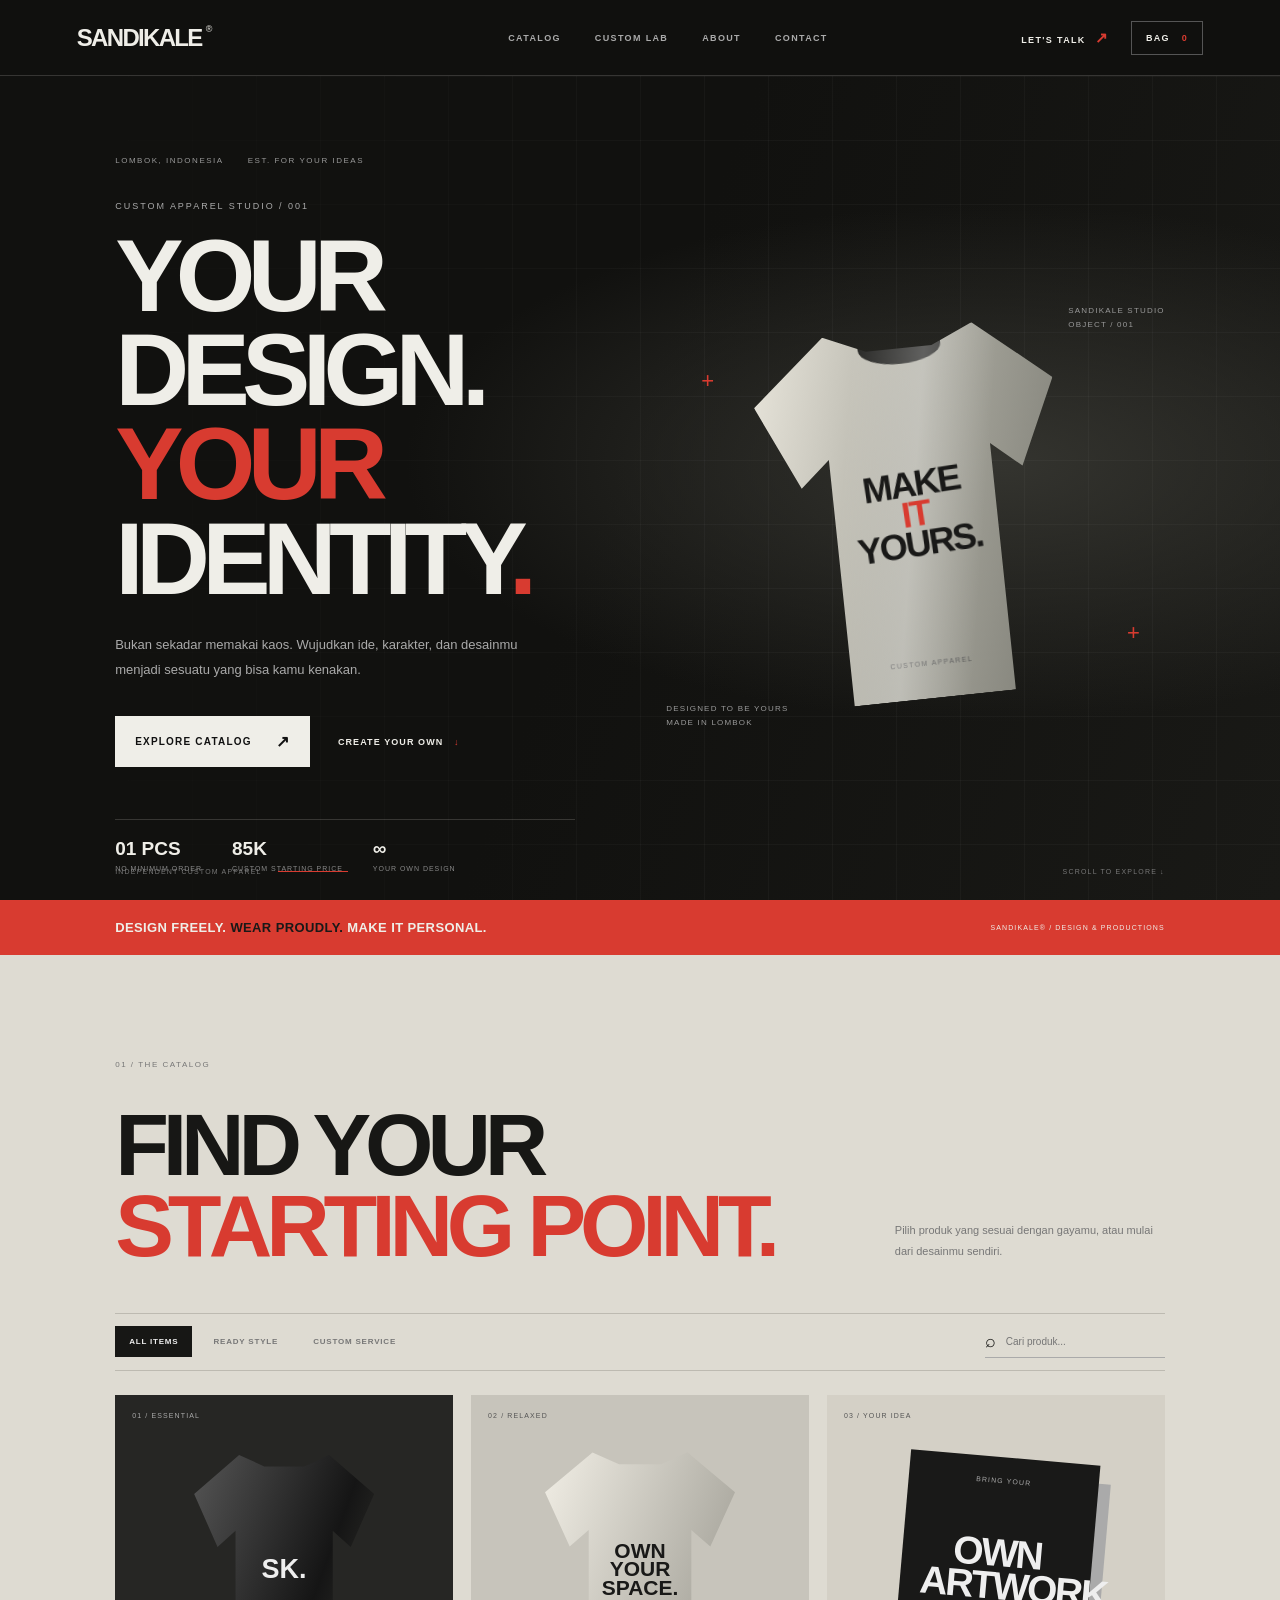
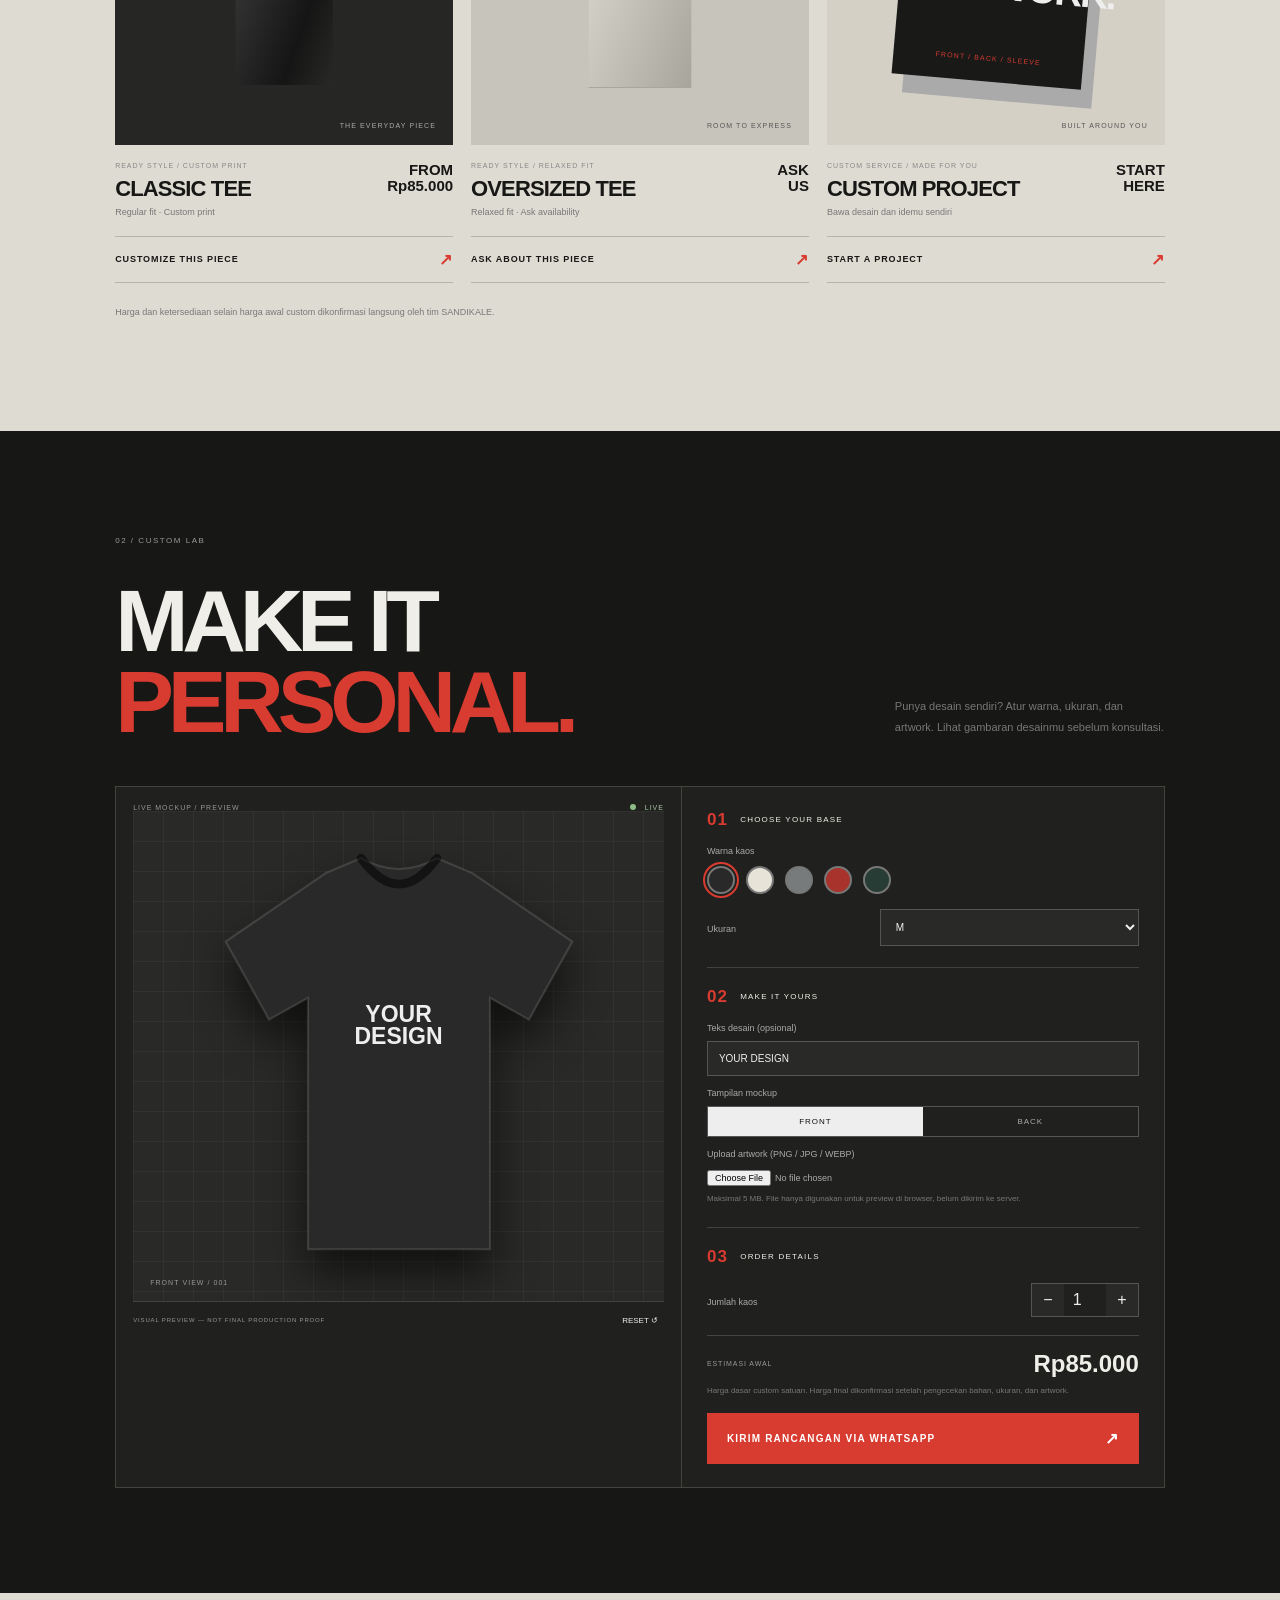
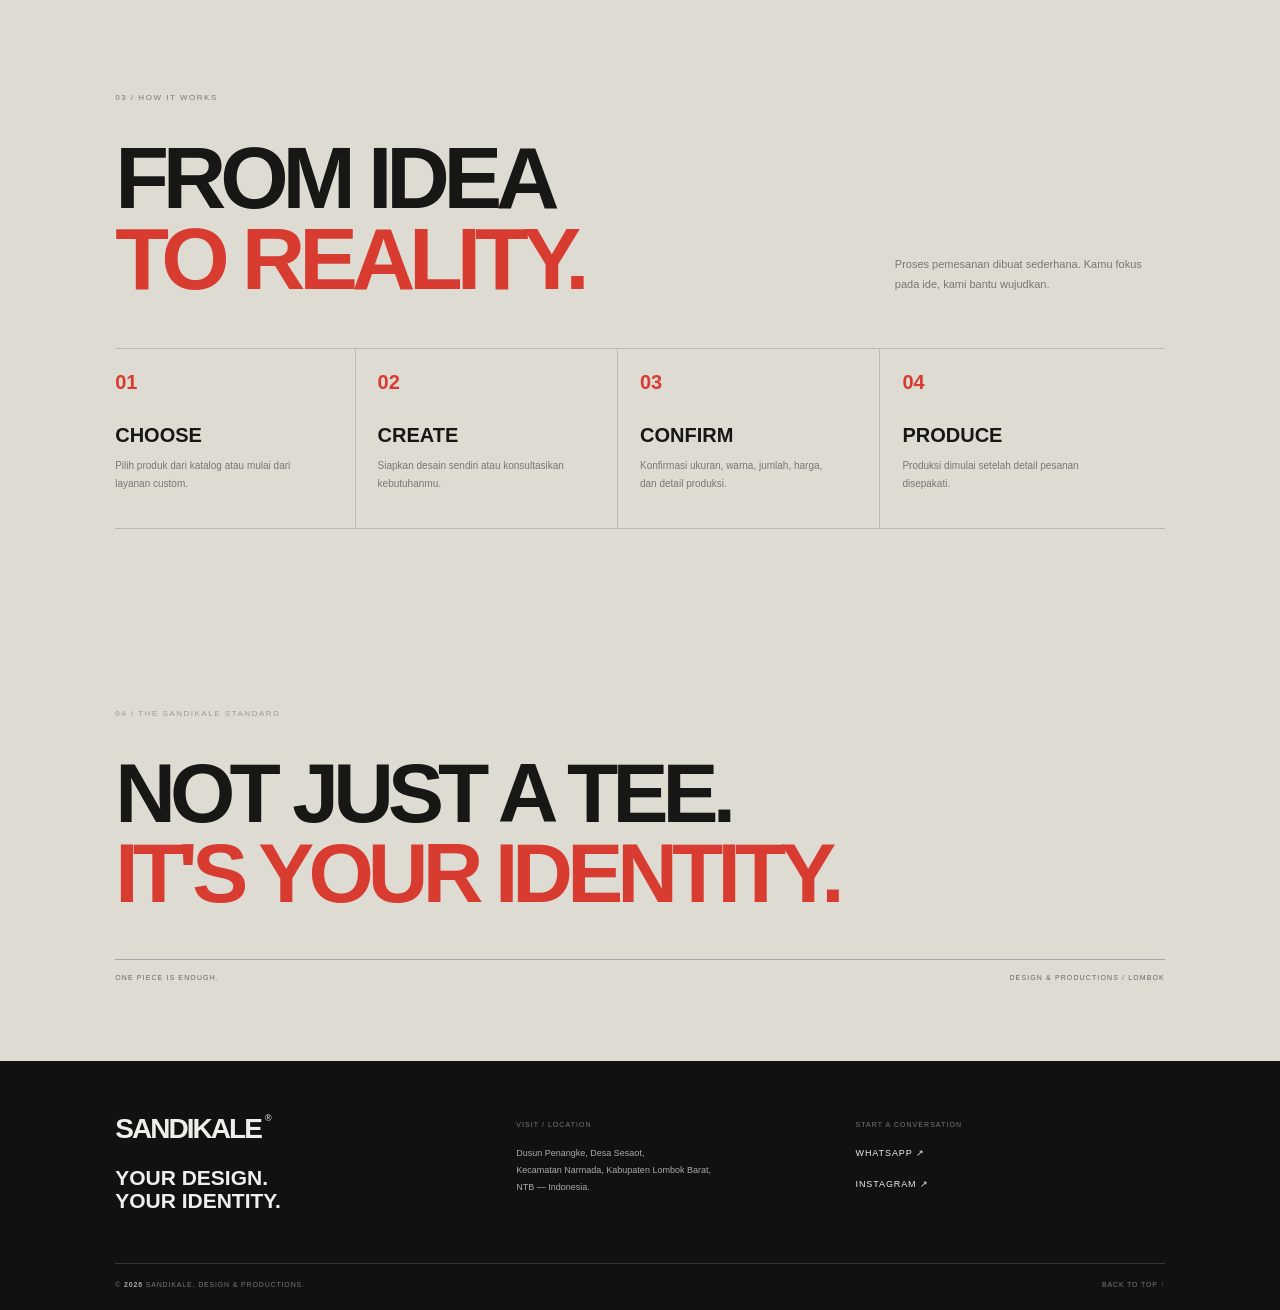
==== commit 9e51c7dd: "Load Panchang ExtraBold and General Sans brand typography" ====
--- a/index.html
+++ b/index.html
@@ -8,7 +8,7 @@
 <title>SANDIKALE — Custom Apparel Studio</title>
 <link rel="preconnect" href="https://fonts.googleapis.com">
 <link rel="preconnect" href="https://fonts.gstatic.com" crossorigin>
-<link href="https://fonts.googleapis.com/css2?family=DM+Sans:wght@400;500;600;700&family=Manrope:wght@400;500;600;700;800&display=swap" rel="stylesheet">
+<link href="https://api.fontshare.com/v2/css?f[]=panchang@800&f[]=general-sans@400,500,600,700&display=swap" rel="stylesheet">
 <link rel="stylesheet" href="styles.css">
 </head>
 <body>
--- a/styles.css
+++ b/styles.css
@@ -1,2 +1 @@
-:root{--bg:#111;--panel:#191919;--paper:#e9e7e1;--muted:#92918c;--red:#e33b2f;--line:rgba(233,231,225,.18);--display:'Barlow Condensed',Impact,sans-serif;--body:'DM Sans',Arial,sans-serif}*{box-sizing:border-box}html{scroll-behavior:smooth}body{margin:0;background:var(--bg);color:var(--paper);font-family:var(--body);overflow-x:hidden}.noise{position:fixed;inset:0;pointer-events:none;opacity:.025;z-index:10;background-image:url("data:image/svg+xml,%3Csvg viewBox='0 0 180 180' xmlns='http://www.w3.org/2000/svg'%3E%3Cfilter id='n'%3E%3CfeTurbulence type='fractalNoise' baseFrequency='.9' numOctaves='3' stitchTiles='stitch'/%3E%3C/filter%3E%3Crect width='100%25' height='100%25' filter='url(%23n)' opacity='.5'/%3E%3C/svg%3E")}.topbar{height:72px;padding:0 5vw;display:flex;align-items:center;justify-content:space-between;border-bottom:1px solid var(--line);position:absolute;z-index:3;width:100%}.wordmark{font:800 25px var(--display);letter-spacing:.02em;color:var(--paper);text-decoration:none}.wordmark span{font:500 10px var(--body);vertical-align:top;margin-left:3px}.topbar-right{display:flex;align-items:center;gap:10px;font-size:9px;letter-spacing:.16em;color:#bbb}.live-dot{width:6px;height:6px;border-radius:50%;background:#83b88a;box-shadow:0 0 9px #83b88a}.bag{border:1px solid var(--line);background:transparent;color:var(--paper);padding:10px 13px;margin-left:20px;font:600 10px var(--body);letter-spacing:.1em}.bag b{color:var(--red);margin-left:8px}.hero{min-height:760px;height:100svh;max-height:1000px;position:relative;display:grid;grid-template-columns:1fr 1fr;align-items:center;padding:120px 9vw 75px;overflow:hidden;background:radial-gradient(ellipse at 78% 49%,#30302d 0,transparent 40%),linear-gradient(110deg,#111 50%,#171715)}.hero-grid{position:absolute;inset:0;background-image:linear-gradient(rgba(255,255,255,.035) 1px,transparent 1px),linear-gradient(90deg,rgba(255,255,255,.035) 1px,transparent 1px);background-size:72px 72px;mask-image:linear-gradient(90deg,transparent,#000 55%)}.hero-copy{position:relative;z-index:1;max-width:560px}.eyebrow{font-size:9px;letter-spacing:.18em;color:var(--muted);display:flex;gap:26px;margin:0 0 35px}.hero-kicker{font-size:10px;letter-spacing:.22em;color:#b8b6af;margin:0 0 10px}.hero h1{font:900 clamp(76px,11vw,154px)/.78 var(--display);letter-spacing:-.035em;margin:0 0 32px}.hero h1 em,.section-head h2 em,.studio h2 em,.manifesto-line em{color:var(--red);font-style:normal}.red-dot{color:var(--red)}.hero-desc{font-size:13px;line-height:1.8;color:#aaa;max-width:370px}.hero-actions{display:flex;align-items:center;gap:28px;margin-top:35px}.btn{border:0;padding:16px 22px;font:800 12px var(--display);letter-spacing:.12em;cursor:pointer;display:inline-flex;gap:30px;align-items:center}.btn-light{background:var(--paper);color:#111}.btn span{font-size:17px}.text-button{background:none;border:0;color:var(--paper);font:700 10px var(--body);letter-spacing:.1em;cursor:pointer}.text-button span{color:var(--red);font-size:16px;margin-left:8px}.hero-art{height:490px;position:relative;display:flex;align-items:center;justify-content:center}.shirt{width:300px;height:360px;background:linear-gradient(120deg,#e1dfd8,#aaa9a2 48%,#777770);clip-path:polygon(25% 0,39% 5%,61% 5%,75% 0,100% 17%,87% 40%,77% 33%,77% 100%,23% 100%,23% 33%,13% 40%,0 17%);position:relative;filter:drop-shadow(20px 24px 20px #0008);transform:rotate(-7deg);display:flex;justify-content:center;align-items:center}.shirt:after{content:'';position:absolute;inset:0;background:linear-gradient(100deg,transparent 30%,#fff3 48%,transparent 67%);mix-blend-mode:screen}.shirt-neck{position:absolute;top:0;width:82px;height:34px;border-radius:0 0 50% 50%;background:#262624}.shirt-print{font:900 37px/.8 var(--display);color:#171717;text-align:center;letter-spacing:-.03em;transform:rotate(-4deg)}.shirt-print span{color:var(--red)}.shirt-tag{position:absolute;bottom:30px;font-size:7px;letter-spacing:.2em;color:#555}.shirt-shadow{position:absolute;width:280px;height:50px;border-radius:50%;background:#0009;filter:blur(22px);bottom:32px}.art-label{position:absolute;font-size:8px;line-height:1.7;letter-spacing:.15em;color:#aaa}.label-top{top:35px;right:4%}.label-bottom{bottom:38px;left:4%}.crosshair{position:absolute;color:var(--red);font-size:22px}.crosshair-a{top:22%;left:8%}.crosshair-b{bottom:20%;right:7%}.hero-foot{position:absolute;bottom:28px;left:9vw;right:9vw;display:flex;align-items:center;gap:18px;font-size:8px;letter-spacing:.16em;color:#777}.scroll-line{height:1px;width:65px;background:var(--red)}.hero-foot span:last-child{margin-left:auto}.section-pad{padding:110px 9vw}.catalog{background:var(--paper);color:#171717}.section-head{display:flex;justify-content:space-between;align-items:end}.section-head .eyebrow,.studio .eyebrow,.manifesto .eyebrow{color:#777}.section-head h2,.studio h2{font:900 clamp(56px,8vw,100px)/.82 var(--display);letter-spacing:-.025em;margin:0}.section-head h2 em{color:var(--red)}.section-note{font-size:11px;line-height:1.8;color:#777;margin:0 0 5px}.filter-row{border-top:1px solid #c9c6bd;border-bottom:1px solid #c9c6bd;margin:48px 0 22px;padding:13px 0;display:flex;justify-content:space-between;font-size:9px;letter-spacing:.14em;color:#777}.product-grid{display:grid;grid-template-columns:repeat(3,1fr);gap:18px}.product-visual{height:360px;position:relative;display:flex;align-items:center;justify-content:center;overflow:hidden}.visual-black{background:#242423}.visual-grey{background:#c6c4bd}.visual-red{background:#d9d6ce}.product-index,.visual-caption{position:absolute;font-size:8px;letter-spacing:.16em;color:#aaa}.product-index{top:17px;left:17px}.visual-caption{bottom:17px;right:17px}.visual-grey .product-index,.visual-grey .visual-caption,.visual-red .product-index,.visual-red .visual-caption{color:#555}.mini-shirt{width:180px;height:220px;clip-path:polygon(25% 0,39% 5%,61% 5%,75% 0,100% 17%,87% 40%,77% 33%,77% 100%,23% 100%,23% 33%,13% 40%,0 17%);display:flex;align-items:center;justify-content:center;box-shadow:0 25px 30px #0003}.black-shirt{background:linear-gradient(110deg,#444,#111 60%,#333);color:#e7e4dc}.grey-shirt{background:linear-gradient(110deg,#f0eee7,#999);color:#171717;width:190px;height:225px}.mini-shirt i{font:800 27px var(--display);font-style:normal}.grey-shirt i{font-size:22px;line-height:.9}.product-meta{display:flex;justify-content:space-between;align-items:start;padding:17px 0 13px}.product-meta h3{font:800 23px var(--display);margin:0}.product-meta p{font-size:10px;color:#777;margin:4px 0}.product-meta strong{font:800 17px var(--display);text-align:right}.product-meta strong span{color:var(--red)}.product-action{width:100%;border:0;border-top:1px solid #bcb9b0;border-bottom:1px solid #bcb9b0;padding:14px 0;background:none;text-align:left;display:flex;justify-content:space-between;font:800 11px var(--display);letter-spacing:.1em;cursor:pointer;color:#171717}.product-action span{color:var(--red);font-size:16px}.design-card{width:190px;height:225px;background:#171717;color:#eee;padding:22px;display:flex;flex-direction:column;justify-content:space-between;transform:rotate(5deg);box-shadow:12px 18px 0 #aaa}.design-card span,.design-card small{font-size:8px;letter-spacing:.17em;color:#aaa}.design-card b{font:900 40px/.82 var(--display)}.design-card small{color:var(--red)}.studio{display:grid;grid-template-columns:1fr 1fr;gap:8vw;align-items:center;background:#171716}.studio-copy>p:not(.eyebrow){font-size:12px;line-height:1.9;color:#aaa;max-width:420px;margin:30px 0}.btn-red{background:var(--red);color:white}.studio-spec{border:1px solid #555;padding:18px}.spec-top,.spec-bottom{display:flex;justify-content:space-between;font-size:8px;letter-spacing:.14em;color:#999}.placement{min-height:300px;display:flex;align-items:center;justify-content:space-around;gap:20px}.placement-shirt{width:160px;height:200px;background:#c5c3bb;clip-path:polygon(25% 0,39% 5%,61% 5%,75% 0,100% 17%,87% 40%,77% 33%,77% 100%,23% 100%,23% 33%,13% 40%,0 17%);position:relative}.mark{position:absolute;color:var(--red);font-size:23px;font-weight:bold}.chest{top:35%;left:32%}.back{top:58%;left:48%}.sleeve{top:20%;right:7%}.placement-list{display:grid;gap:15px;font-size:8px;letter-spacing:.1em;color:#bbb}.placement-list b{color:var(--red);margin-right:8px}.spec-bottom{border-top:1px solid #444;padding-top:14px}.manifesto{background:#dedbd3;color:#171717}.manifesto-line{font:900 clamp(45px,8vw,100px)/.88 var(--display);letter-spacing:-.03em;margin:0}.manifesto-line em{color:var(--red)}.manifesto-bottom{border-top:1px solid #aaa;margin-top:55px;padding-top:15px;display:flex;justify-content:space-between;font-size:8px;letter-spacing:.16em;color:#666}.footer{padding:50px 9vw 25px;display:grid;grid-template-columns:1.3fr 1fr 1fr;gap:30px;color:#aaa}.footer>div p{font-size:8px;letter-spacing:.14em;line-height:1.8}.footer>div a{display:block;color:var(--paper);font-size:9px;letter-spacing:.1em;margin:10px 0;text-decoration:none}.footer small{grid-column:1/-1;border-top:1px solid var(--line);padding-top:18px;font-size:8px;letter-spacing:.13em;color:#666}.toast{position:fixed;bottom:25px;left:50%;transform:translate(-50%,20px);background:var(--paper);color:#111;padding:13px 18px;font-size:11px;z-index:20;opacity:0;pointer-events:none;transition:.25s}.toast.show{opacity:1;transform:translate(-50%,0)}button:focus-visible,a:focus-visible{outline:2px solid var(--red);outline-offset:4px}@media(max-width:760px){.topbar{height:62px;padding:0 6vw}.wordmark{font-size:22px}.topbar-right{font-size:8px}.bag{margin-left:8px;padding:9px}.hero{height:auto;min-height:850px;max-height:none;grid-template-columns:1fr;padding:120px 7vw 75px;align-content:start}.hero h1{font-size:clamp(82px,20vw,132px)}.hero-copy{margin-top:12px}.hero-desc{max-width:310px}.hero-art{height:380px;margin-top:15px}.shirt{width:245px;height:300px}.shirt-print{font-size:31px}.label-top{right:1%;top:12px}.label-bottom{left:0;bottom:15px}.hero-foot{left:7vw;right:7vw;font-size:7px}.section-pad{padding:75px 7vw}.section-head{align-items:start;gap:20px;flex-direction:column}.section-head h2,.studio h2{font-size:75px}.section-note{margin:0}.product-grid{grid-template-columns:1fr;gap:35px}.product-visual{height:390px}.product-meta h3{font-size:25px}.studio{grid-template-columns:1fr;gap:45px}.placement{min-height:260px}.placement-shirt{width:135px;height:175px}.manifesto-line{font-size:clamp(48px,12vw,78px)}.manifesto-bottom{gap:15px;line-height:1.7}.footer{padding:45px 7vw 22px;grid-template-columns:1fr 1fr}.footer>.wordmark{grid-column:1/-1}.footer small{grid-column:1/-1}}@media(prefers-reduced-motion:reduce){html{scroll-behavior:auto}*,*:before,*:after{transition:none!important;animation:none!important}}/* SANDIKALE PLAYGROUND — customizer update */
-.hero-stats{display:flex;gap:34px;margin-top:48px;padding-top:18px;border-top:1px solid var(--line);max-width:410px}.hero-stats div{display:grid;gap:3px}.hero-stats b{font:800 23px var(--display);color:var(--paper)}.hero-stats span{font-size:8px;letter-spacing:.14em;color:#888}.missions{background:#dedbd3;color:#171717}.mission-top,.studio-heading{display:flex;align-items:end;justify-content:space-between;gap:30px}.mission-top h2,.studio-heading h2{font:900 clamp(58px,8vw,100px)/.82 var(--display);letter-spacing:-.03em;margin:0}.mission-top h2 em,.studio-heading h2 em{font-style:normal;color:var(--red)}.xp-panel{width:min(310px,42%);border:1px solid #aaa;padding:17px 19px}.xp-label,.xp-panel small{display:block;font-size:8px;letter-spacing:.15em;color:#666}.xp-panel strong{display:block;font:900 45px/.95 var(--display);margin:7px 0}.xp-track{height:5px;background:#bcb9b0;margin:12px 0 9px}.xp-track i{display:block;width:0;height:100%;background:var(--red);transition:width .35s}.mission-grid{display:grid;grid-template-columns:1.2fr 1fr 1fr;gap:14px;margin-top:48px}.mission-card{position:relative;min-height:290px;padding:22px;background:#f0eee8;border:1px solid #c8c5bc;display:flex;flex-direction:column;align-items:flex-start}.mission-feature{background:#191919;color:#eee}.mission-no{font-size:8px;letter-spacing:.14em;color:#888}.mission-icon{font-size:28px;color:var(--red);margin:22px 0 12px}.mission-card h3{font:900 37px/.85 var(--display);margin:0}.mission-card p{font-size:10px;line-height:1.7;color:#777;max-width:260px}.mission-feature p{color:#aaa}.mission-link{margin-top:auto;padding:13px 0 0;width:100%;display:flex;justify-content:space-between;border:0;border-top:1px solid #bbb;background:none;color:inherit;font:800 11px var(--display);letter-spacing:.1em;cursor:pointer}.mission-link b{color:var(--red);font-size:16px}.mission-reward{position:absolute;right:20px;top:19px;font-size:8px;letter-spacing:.1em;color:var(--red)}.studio{display:block;background:#171716}.studio-heading{margin-bottom:44px}.studio-intro{max-width:270px;color:#aaa;font-size:11px;line-height:1.8;margin:0 0 5px}.customizer{display:grid;grid-template-columns:1.1fr .9fr;border:1px solid #484844;background:#20201e}.preview-panel{padding:18px;border-right:1px solid #484844;min-width:0}.preview-top,.preview-bottom{display:flex;justify-content:space-between;align-items:center;font-size:8px;letter-spacing:.13em;color:#999}.preview-live{color:#a8c5a5}.preview-live i{display:inline-block;width:6px;height:6px;border-radius:50%;background:#83b88a;margin-right:6px}.preview-stage{position:relative;min-height:500px;display:grid;place-items:center;overflow:hidden;background-color:#262624;background-image:linear-gradient(#ffffff08 1px,transparent 1px),linear-gradient(90deg,#ffffff08 1px,transparent 1px);background-size:30px 30px}.preview-shirt{position:relative;width:min(82%,390px);aspect-ratio:360/390;filter:drop-shadow(0 22px 22px #0008)}.shirt-svg{width:100%;height:100%;overflow:visible}.shirt-svg path:first-child{fill:#242424;stroke:#ffffff20;stroke-width:2;transition:fill .2s}.shirt-collar{fill:none;stroke:#0008;stroke-width:8;stroke-linecap:round}.artwork-layer{position:absolute;left:50%;top:43%;transform:translate(-50%,-50%);width:34%;min-height:12%;display:grid;place-items:center;text-align:center;color:#eee;font:900 clamp(13px,2.2vw,24px)/.95 var(--display);overflow:hidden;overflow-wrap:anywhere;pointer-events:none}.artwork-layer.position-chest{left:40%;top:33%;width:18%;font-size:clamp(9px,1.4vw,16px)}.artwork-layer.position-lower{top:65%}.artwork-layer img{display:none;max-width:100%;max-height:125px;object-fit:contain;filter:drop-shadow(0 1px 2px #0005)}.artwork-layer.has-image img{display:block}.artwork-layer.has-image span{display:none}.preview-caption{position:absolute;bottom:16px;left:18px;right:18px;display:flex;justify-content:space-between;font-size:8px;letter-spacing:.13em;color:#999}.preview-bottom{padding-top:14px;border-top:1px solid #484844;font-size:7px}.reset-button{border:0;background:none;color:#eee;font:700 9px var(--body);cursor:pointer}.controls-panel{padding:22px 24px}.control-block{padding:0 0 22px;margin-bottom:20px;border-bottom:1px solid #444}.control-block:last-child{border:0;margin:0;padding:0}.control-title{display:flex;gap:12px;align-items:center;margin-bottom:17px;font-size:9px;letter-spacing:.14em;color:#ddd}.control-title b{color:var(--red);font:800 18px var(--display)}.field-label{display:block;margin:13px 0 8px;font-size:9px;letter-spacing:.08em;color:#aaa}.swatches{display:flex;gap:10px;margin:10px 0 16px}.swatch{width:30px;height:30px;border-radius:50%;background:var(--swatch);border:2px solid #777;outline:2px solid transparent;outline-offset:2px;cursor:pointer}.swatch.active{outline-color:var(--red)}.controls-panel select,.controls-panel input:not([type=file]):not([type=number]){width:100%;padding:12px;background:#292927;border:1px solid #555;color:#eee;font:11px var(--body);border-radius:0}.controls-panel input[type=file]{width:100%;font:10px var(--body);color:#aaa}.field-row{display:flex;align-items:center;justify-content:space-between;gap:14px}.field-row select{max-width:62%}.field-row .field-label{margin:13px 0 8px}.field-hint{display:block;color:#777;font-size:8px;line-height:1.6;margin-top:7px}.quantity{display:flex;align-items:center;border:1px solid #555}.quantity button{width:34px;height:34px;border:0;background:#292927;color:#eee;font-size:17px;cursor:pointer}.quantity input{width:42px;height:34px;text-align:center;border:0!important;padding:4px!important;background:#20201e!important;color:#eee}.price-line{display:flex;justify-content:space-between;align-items:center;margin-top:19px;padding-top:15px;border-top:1px solid #444}.price-line span{font-size:8px;letter-spacing:.12em;color:#999}.price-line strong{font:800 25px var(--display);color:#eee}.order-button{width:100%;justify-content:space-between;margin-top:18px}.bag{cursor:pointer}.toast{max-width:calc(100vw - 32px);text-align:center}@media(max-width:760px){.hero-stats{gap:23px;margin-top:34px}.missions{padding-top:70px}.mission-top,.studio-heading{align-items:flex-start;flex-direction:column}.xp-panel{width:100%;max-width:100%}.mission-grid{grid-template-columns:1fr;gap:10px;margin-top:32px}.mission-card{min-height:245px}.studio-heading{margin-bottom:30px}.studio-intro{max-width:100%}.customizer{grid-template-columns:1fr}.preview-panel{border-right:0;border-bottom:1px solid #484844;padding:12px}.preview-stage{min-height:390px}.preview-shirt{width:min(82%,340px)}.artwork-layer{font-size:21px}.artwork-layer.position-chest{font-size:12px}.controls-panel{padding:22px 18px}.preview-bottom{font-size:6px;gap:10px}.section-head h2{font-size:75px}}@media(max-width:390px){.hero-stats{gap:15px}.hero-stats b{font-size:20px}.preview-stage{min-height:330px}.mission-card h3{font-size:33px}}+:root{--ink:#11110f;--panel:#1b1b19;--paper:#efeee8;--bone:#dedbd2;--muted:#898981;--red:#d83b30;--line:rgba(239,238,232,.17);--display:"Panchang","Manrope","Arial Black",sans-serif;--body:"DM Sans",Arial,sans-serif}*{box-sizing:border-box}html{scroll-behavior:smooth;scroll-padding-top:86px}body{margin:0;background:var(--ink);color:var(--paper);font-family:var(--body);overflow-x:hidden}a{color:inherit;text-decoration:none}button,input,select{font:inherit}button{cursor:pointer}button:focus-visible,a:focus-visible,input:focus-visible,select:focus-visible{outline:2px solid var(--red);outline-offset:4px}.site-header{height:76px;padding:0 6vw;display:flex;align-items:center;justify-content:space-between;border-bottom:1px solid var(--line);position:sticky;top:0;z-index:30;background:#11110ff2;backdrop-filter:blur(14px)}.brand{font:900 24px var(--display);letter-spacing:-.07em;color:var(--paper)}.brand span{font:500 9px var(--body);vertical-align:top;margin-left:4px;letter-spacing:0}.desktop-nav{display:flex;gap:34px;margin-left:8vw}.desktop-nav a,.header-wa,.icon-button{font-size:9px;letter-spacing:.15em;font-weight:700}.desktop-nav a{color:#aaa}.desktop-nav a:hover,.header-wa:hover{color:white}.header-actions{display:flex;align-items:center;gap:22px}.header-wa span{color:var(--red);font-size:15px;margin-left:5px}.icon-button{background:transparent;color:var(--paper);border:1px solid #555;padding:11px 14px}.icon-button b{color:var(--red);margin-left:8px}.menu-toggle,.mobile-nav{display:none}.hero{min-height:710px;height:calc(100svh - 76px);max-height:900px;position:relative;display:grid;grid-template-columns:1.05fr .95fr;align-items:center;padding:80px 9vw 90px;overflow:hidden;background:radial-gradient(ellipse at 78% 47%,#34342f 0,transparent 42%),linear-gradient(110deg,#11110f 48%,#191916)}.hero-grid{position:absolute;inset:0;background-image:linear-gradient(#ffffff08 1px,transparent 1px),linear-gradient(90deg,#ffffff08 1px,transparent 1px);background-size:64px 64px;mask-image:linear-gradient(90deg,transparent,#000 55%)}.hero-copy{position:relative;z-index:1;max-width:650px}.eyebrow{display:flex;gap:24px;font-size:8px;letter-spacing:.19em;color:#999;margin:0 0 36px}.hero-kicker{font-size:9px;letter-spacing:.22em;color:#aaa;margin:0 0 18px}.hero h1{font:900 clamp(62px,8vw,112px)/.92 var(--display);letter-spacing:-.075em;margin:0 0 27px}.hero h1 em,.section-heading h2 em,.manifesto h2 em{font-style:normal;color:var(--red)}.red{color:var(--red)}.hero-description{font-size:13px;line-height:1.9;color:#aaa;max-width:420px}.hero-cta{display:flex;align-items:center;gap:28px;margin-top:34px}.button{border:0;display:inline-flex;justify-content:space-between;align-items:center;gap:24px;padding:16px 20px;font:800 10px var(--body);letter-spacing:.12em}.button-light{background:var(--paper);color:#111}.button-red{background:var(--red);color:white}.button span{font-size:16px}.text-link{font-size:9px;font-weight:700;letter-spacing:.12em}.text-link span{color:var(--red);margin-left:7px}.hero-proof{display:flex;gap:30px;border-top:1px solid var(--line);max-width:460px;margin-top:52px;padding-top:18px}.hero-proof div{display:grid;gap:5px}.hero-proof b{font:800 19px var(--display)}.hero-proof span{font-size:7px;letter-spacing:.14em;color:#888}.hero-visual{height:470px;position:relative;display:flex;align-items:center;justify-content:center}.hero-shirt{width:300px;height:370px;position:relative;display:flex;align-items:center;justify-content:center;clip-path:polygon(25% 0,39% 5%,61% 5%,75% 0,100% 17%,87% 40%,77% 33%,77% 100%,23% 100%,23% 33%,13% 40%,0 17%);background:linear-gradient(105deg,#e9e6dc,#aaa99f 50%,#77776f);filter:drop-shadow(22px 28px 25px #0009);transform:rotate(-6deg)}.hero-shirt:after{content:"";position:absolute;inset:0;background:linear-gradient(100deg,transparent 29%,#fff4 49%,transparent 69%)}.shirt-neck{position:absolute;top:0;width:83px;height:34px;border-radius:0 0 50% 50%;background:#272725}.shirt-art{position:relative;z-index:1;text-align:center;font:900 36px/.84 var(--display);letter-spacing:-.06em;color:#191918;transform:rotate(-3deg)}.shirt-art em{font-style:normal;color:var(--red)}.shirt-label{position:absolute;bottom:32px;font-size:7px;letter-spacing:.2em;color:#555}.visual-meta{position:absolute;font-size:8px;line-height:1.7;letter-spacing:.15em;color:#999}.meta-top{top:25px;right:0}.meta-bottom{bottom:20px;left:0}.visual-cross{position:absolute;color:var(--red);font-size:22px}.cross-one{top:19%;left:7%}.cross-two{bottom:22%;right:5%}.hero-bottom{position:absolute;bottom:25px;left:9vw;right:9vw;display:flex;align-items:center;gap:16px;font-size:7px;letter-spacing:.17em;color:#777}.hero-line{height:1px;width:70px;background:var(--red)}.hero-bottom span:last-child{margin-left:auto}.intro-strip{padding:20px 9vw;background:var(--red);display:flex;justify-content:space-between;align-items:center;gap:20px}.intro-strip p{font:800 13px var(--display);letter-spacing:.03em;margin:0}.intro-strip p span{color:#191918}.intro-strip>span{font-size:7px;letter-spacing:.16em}.section{padding:105px 9vw}.catalog,.process{background:var(--bone);color:#171715}.section-heading{display:flex;justify-content:space-between;align-items:end;gap:30px}.eyebrow.dark{color:#777}.section-heading h2{font:900 clamp(52px,7vw,88px)/.92 var(--display);letter-spacing:-.07em;margin:0}.section-aside{max-width:270px;font-size:11px;line-height:1.9;color:#777;margin:0 0 5px}.catalog-tools{display:flex;align-items:center;justify-content:space-between;gap:20px;border-top:1px solid #bdbab1;border-bottom:1px solid #bdbab1;margin:46px 0 24px;padding:12px 0}.filter-tabs{display:flex;gap:7px;flex-wrap:wrap}.filter-tab{border:1px solid transparent;background:transparent;padding:10px 13px;font-size:8px;font-weight:700;letter-spacing:.1em;color:#777}.filter-tab.active{background:#171715;color:#eee}.search-box{display:flex;align-items:center;gap:8px;border-bottom:1px solid #aaa;padding:5px 0;min-width:180px}.search-box span{font-size:18px}.search-box input{border:0;outline:0;background:transparent;width:100%;font-size:10px;color:#171715}.search-box input:focus-visible{outline:0}.product-grid{display:grid;grid-template-columns:repeat(3,minmax(0,1fr));gap:18px}.product-card[hidden]{display:none}.product-image{width:100%;height:350px;border:0;position:relative;display:flex;align-items:center;justify-content:center;overflow:hidden}.product-image-black{background:#262624}.product-image-bone{background:#c7c4bb}.product-image-red{background:#d4d0c6}.product-number,.product-image-note{position:absolute;font-size:7px;letter-spacing:.16em;color:#aaa}.product-number{top:17px;left:17px}.product-image-note{bottom:16px;right:17px}.product-image-bone .product-number,.product-image-bone .product-image-note,.product-image-red .product-number,.product-image-red .product-image-note{color:#555}.product-shirt{width:180px;height:230px;display:flex;align-items:center;justify-content:center;clip-path:polygon(25% 0,39% 5%,61% 5%,75% 0,100% 17%,87% 40%,77% 33%,77% 100%,23% 100%,23% 33%,13% 40%,0 17%);filter:drop-shadow(0 22px 18px #0005)}.shirt-black{background:linear-gradient(110deg,#555,#151515 65%,#383833);color:#eee}.shirt-bone{background:linear-gradient(110deg,#f1eee5,#99978e);color:#191918;width:190px;height:235px}.product-shirt i{font:900 27px var(--display);font-style:normal}.shirt-bone i{font-size:21px;line-height:.9}.artwork-card{width:190px;height:225px;padding:20px;background:#191918;color:#eee;display:flex;flex-direction:column;justify-content:space-between;transform:rotate(5deg);box-shadow:12px 18px 0 #aaa}.artwork-card small,.artwork-card i{font-size:7px;letter-spacing:.16em;color:#aaa;font-style:normal}.artwork-card b{font:900 39px/.84 var(--display);letter-spacing:-.06em}.artwork-card i{color:var(--red)}.product-info{display:flex;justify-content:space-between;align-items:start;padding:17px 0 14px}.product-type{font-size:7px;letter-spacing:.14em;color:#888;margin:0 0 7px}.product-info h3{font:800 22px var(--display);letter-spacing:-.04em;margin:0}.product-desc{font-size:9px;color:#777;margin:5px 0}.product-info strong{text-align:right;font:800 15px/1.1 var(--display)}.product-cta{width:100%;display:flex;justify-content:space-between;align-items:center;background:transparent;border:0;border-top:1px solid #b7b4ab;border-bottom:1px solid #b7b4ab;padding:13px 0;font:800 9px var(--display);letter-spacing:.1em;color:#171715}.product-cta span{font-size:16px;color:var(--red)}.catalog-footnote{font-size:9px;color:#777;margin-top:24px}.custom-section{background:#171715}.custom-heading{margin-bottom:43px}.custom-layout{display:grid;grid-template-columns:1.08fr .92fr;border:1px solid #44443f;background:#20201e}.mockup-panel{padding:17px;border-right:1px solid #44443f;min-width:0}.mockup-top,.mockup-bottom{display:flex;justify-content:space-between;align-items:center;font-size:7px;letter-spacing:.14em;color:#999}.live-status{color:#a9c8a6}.live-status i{display:inline-block;width:6px;height:6px;border-radius:50%;background:#8cbd86;margin-right:6px}.mockup-stage{min-height:490px;position:relative;display:grid;place-items:center;overflow:hidden;background-color:#292927;background-image:linear-gradient(#ffffff09 1px,transparent 1px),linear-gradient(90deg,#ffffff09 1px,transparent 1px);background-size:30px 30px}.mockup-shirt{position:relative;width:min(82%,390px);aspect-ratio:360/390;filter:drop-shadow(0 23px 22px #0009)}.mockup-shirt svg{width:100%;height:100%;overflow:visible}.shirt-body{fill:#292929;stroke:#ffffff20;stroke-width:2;transition:fill .2s}.shirt-collar{fill:none;stroke:#0008;stroke-width:8;stroke-linecap:round}.mockup-art{position:absolute;left:50%;top:43%;transform:translate(-50%,-50%);width:35%;min-height:12%;display:grid;place-items:center;text-align:center;color:#eee;font:900 clamp(12px,2vw,23px)/.95 var(--display);overflow:hidden;overflow-wrap:anywhere;pointer-events:none}.mockup-art.back-view{top:38%;width:40%}.mockup-art img{display:none;max-width:100%;max-height:125px;object-fit:contain;filter:drop-shadow(0 1px 2px #0006)}.mockup-art.has-image img{display:block}.mockup-art.has-image span{display:none}.mockup-view-label{position:absolute;bottom:15px;left:17px;font-size:7px;letter-spacing:.15em;color:#999}.mockup-bottom{padding-top:13px;border-top:1px solid #44443f;font-size:6px}.reset-link{border:0;background:none;color:#eee;font-size:8px}.custom-controls{padding:23px 25px}.control-group{padding-bottom:21px;margin-bottom:19px;border-bottom:1px solid #41413d}.control-group:last-child{padding:0;margin:0;border:0}.control-heading{display:flex;align-items:center;gap:12px;margin-bottom:16px;font-size:8px;letter-spacing:.15em}.control-heading b{font:800 17px var(--display);color:var(--red)}.field-label{display:block;font-size:9px;color:#aaa;margin:12px 0 8px}.swatches{display:flex;gap:11px;margin:10px 0 15px}.swatch{width:28px;height:28px;border-radius:50%;background:var(--swatch);border:2px solid #777;outline:2px solid transparent;outline-offset:2px}.swatch.active{outline-color:var(--red)}.custom-controls select,.custom-controls input:not([type=file]):not([type=number]){width:100%;padding:11px;background:#292927;border:1px solid #555;color:#eee;border-radius:0;font-size:10px}.field-row{display:flex;justify-content:space-between;align-items:center;gap:12px}.field-row select{max-width:60%}.view-switch{display:flex;border:1px solid #555}.view-button{flex:1;padding:10px;background:transparent;border:0;color:#aaa;font-size:8px;letter-spacing:.12em}.view-button.active{background:#eee;color:#111}.file-input{width:100%;font-size:9px;color:#aaa}.field-help{display:block;font-size:8px;line-height:1.6;color:#777;margin-top:7px}.quantity{display:flex;border:1px solid #555;align-items:center}.quantity button{width:32px;height:32px;background:#292927;color:#eee;border:0}.quantity input{width:42px;height:32px;text-align:center;background:#20201e!important;border:0!important;padding:3px!important;color:#eee}.price-estimate{display:flex;justify-content:space-between;align-items:center;border-top:1px solid #444;padding-top:14px;margin-top:18px}.price-estimate span{font-size:7px;letter-spacing:.13em;color:#999}.price-estimate strong{font:800 24px var(--display)}.full-button{width:100%;margin-top:16px}.process{padding-top:100px;padding-bottom:100px}.steps{display:grid;grid-template-columns:repeat(4,1fr);margin-top:48px;border-top:1px solid #bcb9b0;border-bottom:1px solid #bcb9b0}.steps article{padding:22px 22px 25px 0;border-right:1px solid #bcb9b0;margin-right:22px}.steps article:last-child{border:0;margin:0}.steps article>span{font:800 20px var(--display);color:var(--red)}.steps h3{font:800 20px var(--display);margin:30px 0 8px}.steps p{font-size:10px;line-height:1.8;color:#777;max-width:200px}.manifesto{padding:80px 9vw;background:#dedbd2;color:#171715}.manifesto h2{font:900 clamp(43px,7vw,84px)/.95 var(--display);letter-spacing:-.07em;margin:0}.manifesto-foot{display:flex;justify-content:space-between;border-top:1px solid #aaa;margin-top:45px;padding-top:14px;font-size:7px;letter-spacing:.16em;color:#666}.footer{padding:52px 9vw 22px;display:grid;grid-template-columns:1.2fr 1fr 1fr;gap:30px;color:#aaa}.footer-brand{font-size:28px}.footer-main>p{font:800 21px/1.1 var(--display);color:#eee}.footer-col>span{font-size:7px;letter-spacing:.15em;color:#777}.footer-col p,.footer-col a{display:block;font-size:9px;line-height:1.9;margin-top:14px}.footer-col a{color:#eee;letter-spacing:.1em}.footer-bottom{grid-column:1/-1;border-top:1px solid var(--line);padding-top:17px;display:flex;justify-content:space-between;font-size:7px;letter-spacing:.12em;color:#777}.footer-bottom b{color:#aaa}.drawer-backdrop{position:fixed;inset:0;background:#0009;z-index:39;opacity:0;pointer-events:none;transition:opacity .25s}.cart-drawer{position:fixed;z-index:40;right:0;top:0;height:100dvh;width:min(430px,100%);background:#efeee8;color:#171715;padding:25px;display:flex;flex-direction:column;transform:translateX(102%);transition:transform .3s ease}.cart-open .drawer-backdrop{opacity:1;pointer-events:auto}.cart-open .cart-drawer{transform:translateX(0)}.drawer-head{display:flex;justify-content:space-between;align-items:center;border-bottom:1px solid #bbb;padding-bottom:18px}.drawer-head h2{font:800 22px var(--display);margin:0}.drawer-head h2 span{color:var(--red)}.drawer-head button{font-size:25px;border:0;background:none}.cart-items{overflow:auto;flex:1;padding:18px 0}.empty-cart{font-size:11px;color:#777}.cart-row{display:flex;justify-content:space-between;gap:15px;padding:14px 0;border-bottom:1px solid #ccc}.cart-row strong{font:800 14px var(--display)}.cart-row small{display:block;color:#777;font-size:9px;margin-top:5px}.cart-row button{border:0;background:none;color:#b32e25;font-size:9px}.drawer-foot{border-top:1px solid #bbb;padding-top:15px}.drawer-foot p{font-size:9px;line-height:1.7;color:#777}.drawer-foot .button{color:#fff}.toast{position:fixed;z-index:60;left:50%;bottom:24px;transform:translate(-50%,15px);background:#eee;color:#111;padding:13px 18px;font-size:10px;opacity:0;pointer-events:none;transition:.2s;max-width:calc(100vw - 32px);text-align:center}.toast.show{opacity:1;transform:translate(-50%,0)}@media(max-width:900px){.desktop-nav{gap:18px;margin-left:2vw}.hero{padding-left:7vw;padding-right:7vw}.section{padding-left:7vw;padding-right:7vw}.custom-layout{grid-template-columns:1fr}.mockup-panel{border-right:0;border-bottom:1px solid #444}.mockup-stage{min-height:430px}.custom-controls{padding:22px}.footer,.manifesto{padding-left:7vw;padding-right:7vw}}@media(max-width:680px){html{scroll-padding-top:66px}.site-header{height:66px;padding:0 6vw}.brand{font-size:21px}.desktop-nav,.header-wa{display:none}.header-actions{gap:10px}.icon-button{padding:9px 11px}.menu-toggle{display:block;background:none;border:1px solid #555;color:#eee;padding:8px 11px}.mobile-nav{position:sticky;top:66px;z-index:29;background:#191917;border-bottom:1px solid #444;padding:0 6vw;display:none;flex-direction:column}.mobile-nav.open{display:flex}.mobile-nav a{padding:14px 0;border-bottom:1px solid #333;font-size:9px;letter-spacing:.14em}.hero{height:auto;min-height:900px;max-height:none;grid-template-columns:1fr;padding:90px 7vw 75px;align-content:start}.hero h1{font-size:clamp(54px,11.6vw,78px)}.hero-copy{margin-top:8px}.hero-description{font-size:12px;max-width:340px}.hero-proof{gap:18px;margin-top:33px}.hero-proof b{font-size:16px}.hero-proof span{font-size:6px}.hero-visual{height:350px;margin-top:12px}.hero-shirt{width:235px;height:295px}.shirt-art{font-size:29px}.meta-top{top:4px}.meta-bottom{bottom:4px}.hero-bottom{left:7vw;right:7vw;font-size:6px;gap:9px}.intro-strip{padding:17px 7vw;align-items:flex-start;flex-direction:column;gap:7px}.intro-strip p{font-size:12px}.section{padding:72px 7vw}.section-heading{align-items:flex-start;flex-direction:column;gap:17px}.section-heading h2{font-size:clamp(49px,11vw,72px)}.section-aside{max-width:330px}.catalog-tools{align-items:stretch;flex-direction:column;gap:12px;margin-top:32px}.filter-tabs{gap:3px}.filter-tab{padding:9px 10px;font-size:7px}.search-box{width:100%}.product-grid{grid-template-columns:1fr;gap:32px}.product-image{height:370px}.product-info h3{font-size:23px}.mockup-stage{min-height:350px}.mockup-shirt{width:min(82%,320px)}.custom-controls{padding:20px 16px}.field-row select{max-width:58%}.steps{grid-template-columns:1fr 1fr;row-gap:0}.steps article{min-height:175px;padding:18px 14px 18px 0;margin-right:14px}.steps article:nth-child(2){border-right:0;margin-right:0}.steps article:nth-child(3),.steps article:nth-child(4){border-top:1px solid #bcb9b0}.steps h3{margin-top:18px}.manifesto{padding:65px 7vw}.manifesto h2{font-size:clamp(39px,9vw,60px)}.manifesto-foot{gap:15px;line-height:1.6}.footer{padding:42px 7vw 20px;grid-template-columns:1fr 1fr;gap:25px}.footer-main{grid-column:1/-1}.footer-main>p{font-size:18px}.footer-bottom{font-size:6px;gap:10px}}@media(max-width:370px){.hero{min-height:860px}.hero-proof{gap:12px}.hero-proof b{font-size:14px}.hero-proof span{font-size:5px}.hero-cta{gap:16px}.button{padding:14px;font-size:8px}.product-image{height:330px}.mockup-stage{min-height:315px}}@media(prefers-reduced-motion:reduce){html{scroll-behavior:auto}*,*:before,*:after{transition:none!important;animation:none!important}}
